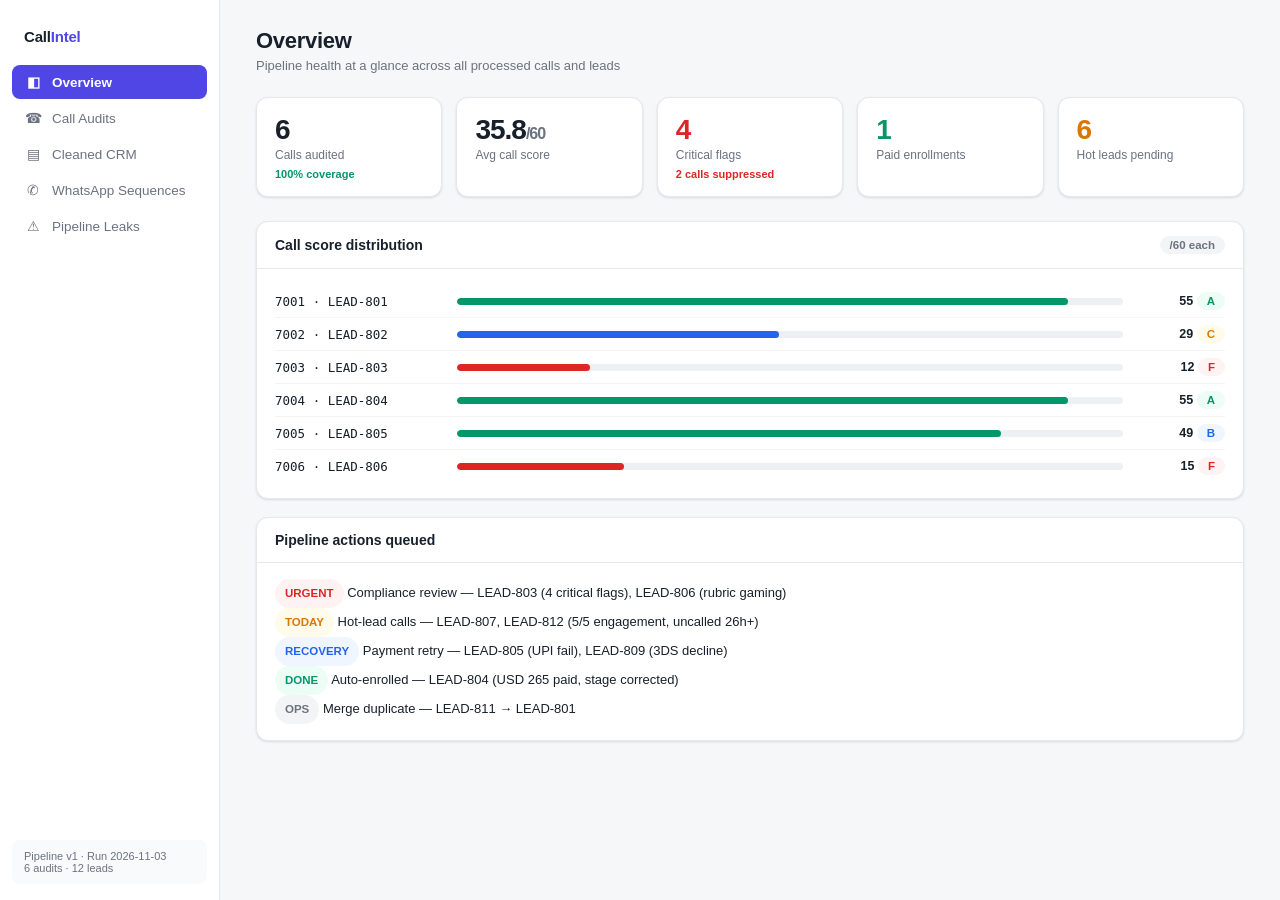
==== dashboard/index.html @ 4cc27b02 "Redesign dashboard UI: sidebar nav, KPI cards, expandable audit/sequence cards" ====
<!DOCTYPE html>
<html lang="en">
<head>
<meta charset="UTF-8">
<meta name="viewport" content="width=device-width, initial-scale=1.0">
<title>Post-Demo Call Intelligence</title>
<style>
  :root {
    --bg: #f6f7f9; --surface: #ffffff; --border: #e6e8ec;
    --text: #17202b; --muted: #6b7280; --primary: #4f46e5; --primary-dark: #4338ca;
    --green: #059669; --green-bg: #ecfdf5; --red: #dc2626; --red-bg: #fef2f2;
    --amber: #d97706; --amber-bg: #fffbeb; --blue: #2563eb; --blue-bg: #eff6ff;
    --radius: 12px; --shadow: 0 1px 2px rgba(16,24,40,.05), 0 1px 3px rgba(16,24,40,.08);
  }
  * { box-sizing: border-box; margin: 0; padding: 0; }
  body { font-family: 'Inter', -apple-system, 'Segoe UI', Roboto, sans-serif; background: var(--bg); color: var(--text); font-size: 14px; }

  .layout { display: flex; min-height: 100vh; }
  aside { width: 220px; background: var(--surface); border-right: 1px solid var(--border); padding: 20px 12px; position: sticky; top: 0; height: 100vh; flex-shrink: 0; }
  .logo { font-size: 15px; font-weight: 700; padding: 8px 12px 20px; letter-spacing: -.2px; }
  .logo span { color: var(--primary); }
  nav button { display: flex; align-items: center; gap: 10px; width: 100%; padding: 9px 12px; margin-bottom: 2px; border: none; background: none; border-radius: 8px; cursor: pointer; font-size: 13.5px; color: var(--muted); text-align: left; transition: all .15s; }
  nav button:hover { background: #f3f4f6; color: var(--text); }
  nav button.active { background: var(--primary); color: #fff; font-weight: 600; }
  nav .ico { width: 18px; text-align: center; }
  .side-foot { position: absolute; bottom: 16px; left: 12px; right: 12px; font-size: 11px; color: var(--muted); padding: 10px 12px; background: #f9fafb; border-radius: 8px; }

  main { flex: 1; padding: 28px 36px; max-width: 1100px; }
  .page-head { margin-bottom: 24px; }
  .page-head h2 { font-size: 22px; font-weight: 700; letter-spacing: -.3px; }
  .page-head p { color: var(--muted); font-size: 13px; margin-top: 4px; }

  .kpis { display: grid; grid-template-columns: repeat(auto-fit, minmax(150px, 1fr)); gap: 14px; margin-bottom: 24px; }
  .kpi { background: var(--surface); border: 1px solid var(--border); border-radius: var(--radius); padding: 16px 18px; box-shadow: var(--shadow); }
  .kpi .num { font-size: 28px; font-weight: 700; letter-spacing: -1px; }
  .kpi .lbl { font-size: 12px; color: var(--muted); margin-top: 2px; }
  .kpi .delta { font-size: 11px; font-weight: 600; margin-top: 6px; }
  .up { color: var(--green); } .down { color: var(--red); }

  .panel { background: var(--surface); border: 1px solid var(--border); border-radius: var(--radius); box-shadow: var(--shadow); margin-bottom: 18px; overflow: hidden; }
  .panel-head { padding: 14px 18px; border-bottom: 1px solid var(--border); display: flex; justify-content: space-between; align-items: center; }
  .panel-head h3 { font-size: 14px; font-weight: 600; }
  .panel-body { padding: 16px 18px; }

  .badge { display: inline-flex; align-items: center; padding: 3px 10px; border-radius: 999px; font-size: 11.5px; font-weight: 600; }
  .b-green { background: var(--green-bg); color: var(--green); }
  .b-red { background: var(--red-bg); color: var(--red); }
  .b-amber { background: var(--amber-bg); color: var(--amber); }
  .b-blue { background: var(--blue-bg); color: var(--blue); }
  .b-gray { background: #f3f4f6; color: var(--muted); }
  .grade { font-weight: 700; }
  .g-A { color: var(--green); } .g-B { color: var(--blue); } .g-C { color: var(--amber); } .g-F { color: var(--red); }

  .score-row { display: flex; align-items: center; gap: 12px; padding: 7px 0; border-bottom: 1px solid #f3f4f6; }
  .score-row:last-child { border: none; }
  .score-row .name { width: 170px; font-size: 12.5px; font-weight: 500; flex-shrink: 0; }
  .score-row .track { flex: 1; height: 7px; background: #eef0f3; border-radius: 4px; overflow: hidden; }
  .score-row .fill { height: 100%; border-radius: 4px; }
  .f-hi { background: var(--green); } .f-mid { background: var(--blue); } .f-lo { background: var(--red); }
  .score-row .val { width: 90px; text-align: right; font-size: 12.5px; font-weight: 600; }

  .audit { border: 1px solid var(--border); border-radius: var(--radius); margin-bottom: 14px; overflow: hidden; background: var(--surface); }
  .audit-head { padding: 14px 18px; display: flex; align-items: center; gap: 14px; cursor: pointer; user-select: none; transition: background .12s; }
  .audit-head:hover { background: #fafbfc; }
  .audit-head .chev { color: var(--muted); transition: transform .2s; font-size: 12px; }
  .audit.open .chev { transform: rotate(90deg); }
  .audit-body { display: none; padding: 0 18px 16px; border-top: 1px solid var(--border); }
  .audit.open .audit-body { display: block; }
  .audit-title { font-weight: 600; font-size: 14px; }
  .audit-sub { font-size: 12px; color: var(--muted); margin-top: 2px; }
  .audit-right { margin-left: auto; display: flex; align-items: center; gap: 10px; }
  .dim-grid { display: grid; grid-template-columns: 1fr 1fr; gap: 6px 24px; margin: 14px 0; }
  .dim-item { display: flex; align-items: center; gap: 8px; font-size: 12px; }
  .dim-item .dn { width: 190px; color: var(--muted); }
  .dim-item .dt { flex: 1; height: 6px; background: #eef0f3; border-radius: 3px; overflow: hidden; }
  .dim-item .df { height: 100%; }
  .dim-item .dv { width: 26px; text-align: right; font-weight: 600; font-size: 11.5px; }
  .coach { background: #f8fafc; border-radius: 8px; padding: 10px 14px; margin: 8px 0; font-size: 12.5px; }
  .coach b { color: var(--primary-dark); }
  .coach .rephrase { color: var(--muted); font-style: italic; margin-top: 3px; }
  .flag-item { font-size: 12px; padding: 6px 0; border-bottom: 1px solid #f3f4f6; }
  .flag-item:last-child { border: none; }

  .tbl-wrap { overflow-x: auto; }
  table { width: 100%; border-collapse: collapse; font-size: 13px; }
  th { text-align: left; font-size: 11px; text-transform: uppercase; letter-spacing: .4px; color: var(--muted); padding: 10px 14px; background: #fafbfc; border-bottom: 1px solid var(--border); }
  td { padding: 11px 14px; border-bottom: 1px solid #f3f4f6; vertical-align: top; }
  tr:last-child td { border-bottom: none; }
  tr:hover td { background: #fafbfc; }
  .mono { font-family: 'SF Mono', Menlo, monospace; font-size: 12px; }
  .intent-hot { color: var(--red); font-weight: 700; } .intent-warm { color: var(--amber); font-weight: 600; }
  .intent-paid { color: var(--green); font-weight: 700; } .intent-cold { color: var(--muted); }

  .wa-msg { max-width: 560px; background: #e7f6ec; border-radius: 10px; padding: 12px 16px; margin: 10px 0; font-size: 13px; line-height: 1.55; white-space: pre-wrap; position: relative; }
  .wa-msg::before { content: 'WhatsApp'; position: absolute; top: -9px; left: 12px; background: var(--surface); font-size: 10px; font-weight: 700; color: var(--green); padding: 0 6px; }
  .touch-label { font-size: 11px; font-weight: 700; color: var(--muted); text-transform: uppercase; letter-spacing: .5px; margin: 16px 0 4px; }
  .seq-head { display: flex; align-items: center; gap: 10px; padding: 14px 18px; cursor: pointer; }
  .seq-head:hover { background: #fafbfc; }
  .seq-body { display: none; padding: 0 18px 18px; border-top: 1px solid var(--border); }
  .seq.open .seq-body { display: block; }
  .seq.open .chev { transform: rotate(90deg); }
  .chev { display: inline-block; transition: transform .2s; color: var(--muted); }

  .leak { display: flex; gap: 14px; padding: 16px 18px; }
  .leak-num { width: 28px; height: 28px; border-radius: 8px; background: var(--primary); color: #fff; font-weight: 700; font-size: 13px; display: flex; align-items: center; justify-content: center; flex-shrink: 0; }
  .leak h4 { font-size: 13.5px; margin-bottom: 3px; }
  .leak p { font-size: 12.5px; color: var(--muted); line-height: 1.5; }
  .leak .fix { color: var(--green); font-weight: 600; }

  .empty { color: var(--muted); text-align: center; padding: 40px; }
  @media (max-width: 800px) { aside { width: 64px; } .logo, nav button span.txt, .side-foot { display: none; } main { padding: 20px; } .dim-grid { grid-template-columns: 1fr; } .audit-right { display: none; } }
</style>
</head>
<body>
<div class="layout">
  <aside>
    <div class="logo">Call<span>Intel</span></div>
    <nav id="nav"></nav>
    <div class="side-foot">Pipeline v1 · Run 2026-11-03<br>6 audits · 12 leads</div>
  </aside>
  <main>
    <div class="page-head">
      <h2 id="page-title">Overview</h2>
      <p id="page-sub"></p>
    </div>
    <div id="content"><div class="empty">Loading…</div></div>
  </main>
</div>

<script>
const DATA = {};
const TITLES = {
  overview: ['Overview', 'Pipeline health at a glance across all processed calls and leads'],
  audits: ['Call Audits', '6-dimension scorecards with evidence, compliance flags and coaching'],
  crm: ['Cleaned CRM', 'Structured lead fields replacing vague manual dispositions'],
  wa: ['WhatsApp Sequences', '3-touch personalized cadences with stop-triggers'],
  leaks: ['Pipeline Leaks', 'Revenue leaks detected across the 12-lead CRM snapshot']
};
const ICONS = { overview:'◧', audits:'☎', crm:'▤', wa:'✆', leaks:'⚠' };

async function load() {
  const files = {
    audits: '../outputs/call_audit_scorecards.json',
    crm: '../outputs/crm_cleaned_leads.json',
    leaks: '../outputs/pipeline_leaks.md',
    wa: '../outputs/whatsapp_sequences.md'
  };
  for (const [k, f] of Object.entries(files)) {
    const r = await fetch(f);
    DATA[k] = f.endsWith('.json') ? await r.json() : await r.text();
  }
  buildNav(); render('overview');
}

function buildNav() {
  document.getElementById('nav').innerHTML = Object.keys(TITLES).map(id =>
    `<button data-t="${id}" class="${id==='overview'?'active':''}"><span class="ico">${ICONS[id]}</span><span class="txt">${TITLES[id][0]}</span></button>`).join('');
  document.querySelectorAll('nav button').forEach(b => b.onclick = () => {
    document.querySelectorAll('nav button').forEach(x => x.classList.remove('active'));
    b.classList.add('active'); render(b.dataset.t);
  });
}

const esc = s => (s||'').replace(/&/g,'&amp;').replace(/</g,'&lt;');
const gradeBadge = g => `<span class="badge b-${g==='A'?'green':g==='B'?'blue':g==='C'?'amber':'red'} grade g-${g}">${g}</span>`;
const intentBadge = i => {
  const m = {Hot:'b-red', Warm:'b-amber', Cold:'b-gray', Lost:'b-gray', Enrolled_Paid:'b-green'};
  const c = {Hot:'intent-hot', Warm:'intent-warm', Cold:'intent-cold', Lost:'intent-cold', Enrolled_Paid:'intent-paid'};
  return `<span class="badge ${m[i]||'b-gray'} ${c[i]||''}">${i}</span>`;
};
const fillClass = p => p>=70?'f-hi':p>=40?'f-mid':'f-lo';

function render(t) {
  document.getElementById('page-title').textContent = TITLES[t][0];
  document.getElementById('page-sub').textContent = TITLES[t][1];
  ({overview: vOverview, audits: vAudits, crm: vCrm, wa: vWa, leaks: vLeaks})[t]();
}

function vOverview() {
  const s = DATA.audits.scorecard_summary;
  const avg = (s.reduce((a,b)=>a+b.total,0)/s.length).toFixed(1);
  const crit = DATA.audits.audits.reduce((a,x)=>a+x.compliance_flags.filter(f=>f.severity==='critical').length,0);
  const paid = DATA.crm.leads.filter(l=>l.lead_intent==='Enrolled_Paid').length;
  const hot = DATA.crm.leads.filter(l=>l.intent_score_1_to_10>=8 && l.lead_intent!=='Enrolled_Paid').length;
  document.getElementById('content').innerHTML = `
    <div class="kpis">
      <div class="kpi"><div class="num">${s.length}</div><div class="lbl">Calls audited</div><div class="delta up">100% coverage</div></div>
      <div class="kpi"><div class="num">${avg}<span style="font-size:16px;color:var(--muted)">/60</span></div><div class="lbl">Avg call score</div></div>
      <div class="kpi"><div class="num" style="color:var(--red)">${crit}</div><div class="lbl">Critical flags</div><div class="delta down">2 calls suppressed</div></div>
      <div class="kpi"><div class="num" style="color:var(--green)">${paid}</div><div class="lbl">Paid enrollments</div></div>
      <div class="kpi"><div class="num" style="color:var(--amber)">${hot}</div><div class="lbl">Hot leads pending</div></div>
    </div>
    <div class="panel"><div class="panel-head"><h3>Call score distribution</h3><span class="badge b-gray">/60 each</span></div>
      <div class="panel-body">
        ${s.map(x=>`<div class="score-row">
          <div class="name mono">${x.call_id} · ${x.lead_id}</div>
          <div class="track"><div class="fill ${fillClass(x.total/60*100)}" style="width:${x.total/60*100}%"></div></div>
          <div class="val">${x.total} ${gradeBadge(x.grade)}</div></div>`).join('')}
      </div></div>
    <div class="panel"><div class="panel-head"><h3>Pipeline actions queued</h3></div>
      <div class="panel-body" style="font-size:13px;line-height:2">
        <span class="badge b-red">URGENT</span> Compliance review — LEAD-803 (4 critical flags), LEAD-806 (rubric gaming)<br>
        <span class="badge b-amber">TODAY</span> Hot-lead calls — LEAD-807, LEAD-812 (5/5 engagement, uncalled 26h+)<br>
        <span class="badge b-blue">RECOVERY</span> Payment retry — LEAD-805 (UPI fail), LEAD-809 (3DS decline)<br>
        <span class="badge b-green">DONE</span> Auto-enrolled — LEAD-804 (USD 265 paid, stage corrected)<br>
        <span class="badge b-gray">OPS</span> Merge duplicate — LEAD-811 → LEAD-801
      </div></div>`;
}

function vAudits() {
  document.getElementById('content').innerHTML = DATA.audits.audits.map((a,i) => `
    <div class="audit ${a.grade==='F'?'open':''}" id="audit-${i}">
      <div class="audit-head" onclick="document.getElementById('audit-${i}').classList.toggle('open')">
        <span class="chev">▶</span>
        <div>
          <div class="audit-title">Call ${a.call_id} — ${esc(a.student)}</div>
          <div class="audit-sub">${esc(a.course)} · ${a.counsellor} · ${Math.round(a.duration_sec/60)} min · rep talk ${a.rep_talk_time_pct_observed}%</div>
        </div>
        <div class="audit-right">
          ${a.compliance_flags.filter(f=>f.severity==='critical').map(f=>`<span class="badge b-red">${f.flag}</span>`).join('')}
          <span class="badge b-gray mono">${a.total_score}/60</span> ${gradeBadge(a.grade)}
        </div>
      </div>
      <div class="audit-body">
        <div class="dim-grid">
          ${Object.entries(a.scores).map(([k,v])=>`<div class="dim-item">
            <span class="dn">${k.replace(/_/g,' ')}</span>
            <div class="dt"><div class="df ${fillClass(v.score*10)}" style="width:${v.score*10}%"></div></div>
            <span class="dv">${v.score}</span></div>`).join('')}
        </div>
        <h4 style="font-size:12px;color:var(--muted);text-transform:uppercase;letter-spacing:.4px;margin-bottom:6px">Compliance flags</h4>
        ${a.compliance_flags.map(f=>`<div class="flag-item"><span class="badge ${f.severity==='critical'?'b-red':f.severity==='high'?'b-amber':'b-gray'}">${f.severity}</span> <b>${f.flag}</b> — ${esc(f.evidence)}</div>`).join('')}
        <h4 style="font-size:12px;color:var(--muted);text-transform:uppercase;letter-spacing:.4px;margin:14px 0 6px">Coaching feedback</h4>
        ${a.coaching_feedback.map(c=>`<div class="coach"><b>P${c.priority} · ${esc(c.issue)}</b><div class="rephrase">→ ${esc(c.suggested_rephrase)}</div></div>`).join('')}
      </div>
    </div>`).join('');
}

function vCrm() {
  const order = {Enrolled_Paid:0, Hot:1, Warm:2, Cold:3, Lost:4};
  const leads = [...DATA.crm.leads].sort((a,b)=>(order[a.lead_intent]??9)-(order[b.lead_intent]??9) || b.intent_score_1_to_10-a.intent_score_1_to_10);
  document.getElementById('content').innerHTML = `
    <div class="panel"><div class="panel-head"><h3>Structured leads</h3><span class="badge b-gray">sorted by intent</span></div>
    <div class="tbl-wrap"><table>
      <tr><th>Lead</th><th>Student / Course</th><th>Intent</th><th>Score</th><th>Objection</th><th>Next best action</th><th>Stage</th></tr>
      ${leads.map(l=>`<tr>
        <td class="mono">${l.lead_id}</td>
        <td><b>${esc(l.student)}</b><br><span style="color:var(--muted);font-size:12px">${esc(l.course)} · ${esc(l.geo)}</span></td>
        <td>${intentBadge(l.lead_intent)}</td>
        <td><b>${l.intent_score_1_to_10}</b><span style="color:var(--muted)">/10</span></td>
        <td style="font-size:12.5px">${esc(l.primary_objection_bucket)}${l.secondary_objections.length?`<br><span style="color:var(--muted);font-size:11px">+${l.secondary_objections.join(', ')}</span>`:''}</td>
        <td style="font-size:12.5px">${esc(l.next_best_action)}</td>
        <td class="mono" style="font-size:11.5px;color:var(--muted)">${esc(l.crm_stage_recommendation)}</td>
      </tr>`).join('')}
    </table></div></div>
    <p style="font-size:12px;color:var(--muted);margin-top:8px">Each lead's <code>child_demo_highlight</code> (the personalization hook) and evidence quotes are in <code>outputs/crm_cleaned_leads.json</code>.</p>`;
}

function vWa() {
  const md = DATA.wa;
  const sections = md.split(/^## /m).slice(1);
  document.getElementById('content').innerHTML = sections.map((sec,i) => {
    const title = sec.split('\n')[0].trim();
    const body = sec.split('\n').slice(1).join('\n');
    const touches = [];
    const re = /\*\*Touch (\d)[^*]*\*\*[^\n]*\n> ([\s\S]*?)(?=\n\*\*Touch|\n---|$)/g;
    let m;
    while ((m = re.exec(body))) touches.push({n:m[1], text:m[2].trim()});
    const status = (body.match(/\*\*Status: `?(\w+)/)||[])[1] || '';
    const badge = status.includes('SUPPRESS') ? '<span class="badge b-red">suppressed</span>'
      : status.includes('PAID') ? '<span class="badge b-green">paid → onboarding</span>'
      : status.includes('GATED') ? '<span class="badge b-amber">approval-gated</span>'
      : '<span class="badge b-blue">active</span>';
    return `<div class="audit ${i===0?'open':''}" id="seq-${i}">
      <div class="seq-head" onclick="document.getElementById('seq-${i}').classList.toggle('open')">
        <span class="chev">▶</span><div style="flex:1"><b style="font-size:13.5px">${esc(title)}</b></div>${badge}
      </div>
      <div class="seq-body">
        ${touches.length ? touches.map(t=>`<div class="touch-label">Touch ${t.n}</div><div class="wa-msg">${esc(t.text)}</div>`).join('')
          : `<div style="padding:14px 0;font-size:13px;color:var(--muted);white-space:pre-wrap">${esc(body.slice(0,900))}</div>`}
      </div></div>`;
  }).join('') || '<div class="empty">No sequences found</div>';
}

function vLeaks() {
  const md = DATA.leaks;
  const rows = [];
  md.split('\n').forEach(l => {
    if (l.startsWith('|') && !l.includes('---') && !l.startsWith('| #')) {
      const c = l.split('|').map(x=>x.trim()).filter(Boolean);
      if (c.length >= 4 && /^\d/.test(c[0])) rows.push(c);
    }
  });
  document.getElementById('content').innerHTML = `
    <div class="panel"><div class="panel-body" style="font-size:13px;color:var(--muted);line-height:1.6">
      Scan of the 12-lead CRM joined with demo evals, call logs, orders and call audits. <b style="color:var(--text)">8 of 12 leads had actionable leaks</b> — 2 revenue-ready but stranded, 1 compliance incident, 1 duplicate.
    </div></div>
    ${rows.map((r,i)=>`<div class="panel"><div class="leak">
      <div class="leak-num">${i+1}</div>
      <div><h4>${esc(r[1])} <span class="badge b-gray mono" style="margin-left:6px">${esc(r[2])}</span></h4>
      <p>${esc(r[3])}</p>
      <p class="fix" style="margin-top:6px">→ ${esc(r[4])}</p></div>
    </div></div>`).join('')}`;
}

load().catch(e => { document.getElementById('content').innerHTML = '<div class="empty">Failed to load data: '+e+'</div>'; });
</script>
</body>
</html>
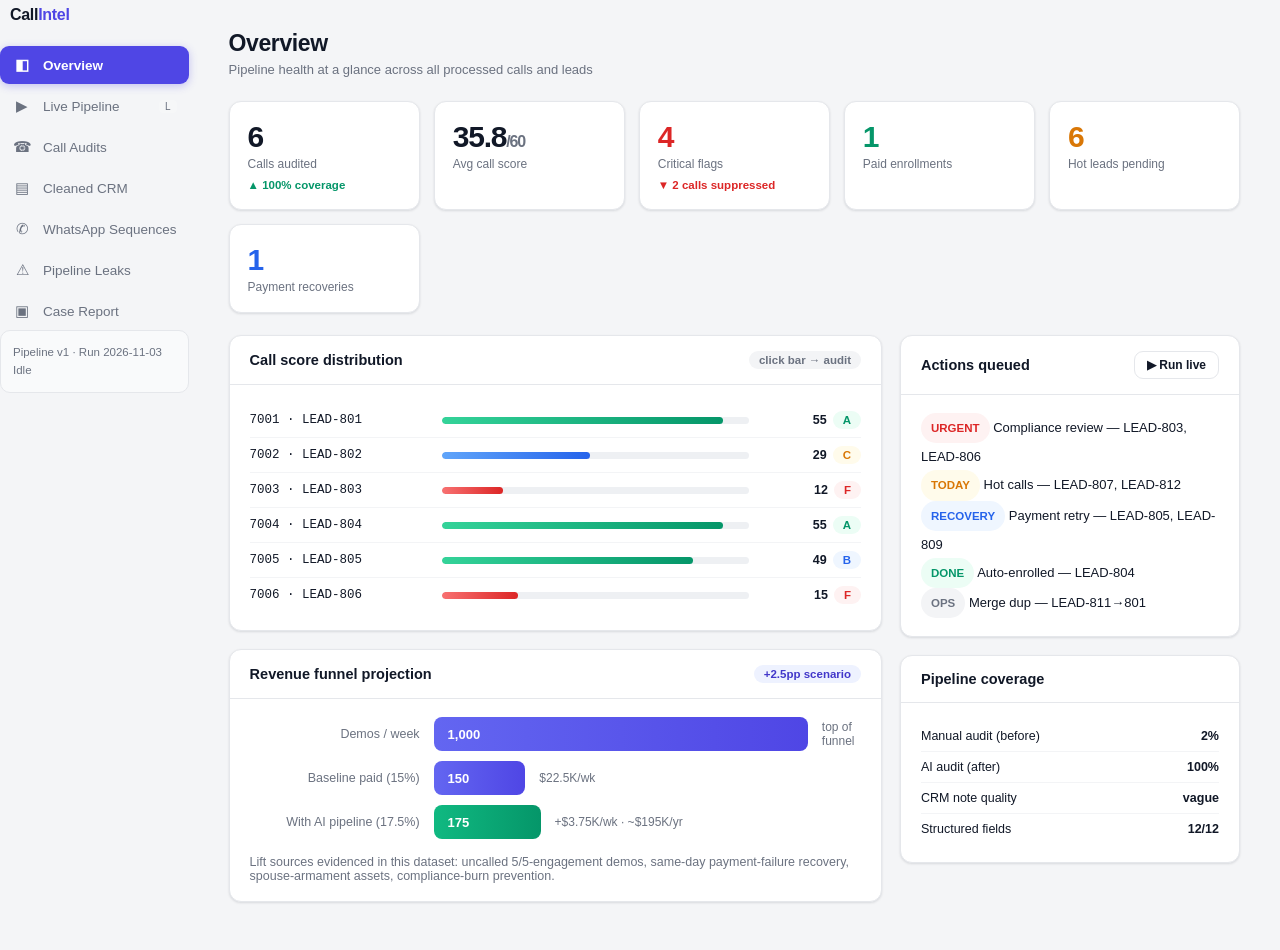
==== commit 6ada6792: "Interactive dashboard: live pipeline simulation, transcript viewer, CRM drawer, WhatsApp actions, re" ====
--- a/dashboard/index.html
+++ b/dashboard/index.html
@@ -4,306 +4,52 @@
 <meta charset="UTF-8">
 <meta name="viewport" content="width=device-width, initial-scale=1.0">
 <title>Post-Demo Call Intelligence</title>
-<style>
-  :root {
-    --bg: #f6f7f9; --surface: #ffffff; --border: #e6e8ec;
-    --text: #17202b; --muted: #6b7280; --primary: #4f46e5; --primary-dark: #4338ca;
-    --green: #059669; --green-bg: #ecfdf5; --red: #dc2626; --red-bg: #fef2f2;
-    --amber: #d97706; --amber-bg: #fffbeb; --blue: #2563eb; --blue-bg: #eff6ff;
-    --radius: 12px; --shadow: 0 1px 2px rgba(16,24,40,.05), 0 1px 3px rgba(16,24,40,.08);
-  }
-  * { box-sizing: border-box; margin: 0; padding: 0; }
-  body { font-family: 'Inter', -apple-system, 'Segoe UI', Roboto, sans-serif; background: var(--bg); color: var(--text); font-size: 14px; }
-
-  .layout { display: flex; min-height: 100vh; }
-  aside { width: 220px; background: var(--surface); border-right: 1px solid var(--border); padding: 20px 12px; position: sticky; top: 0; height: 100vh; flex-shrink: 0; }
-  .logo { font-size: 15px; font-weight: 700; padding: 8px 12px 20px; letter-spacing: -.2px; }
-  .logo span { color: var(--primary); }
-  nav button { display: flex; align-items: center; gap: 10px; width: 100%; padding: 9px 12px; margin-bottom: 2px; border: none; background: none; border-radius: 8px; cursor: pointer; font-size: 13.5px; color: var(--muted); text-align: left; transition: all .15s; }
-  nav button:hover { background: #f3f4f6; color: var(--text); }
-  nav button.active { background: var(--primary); color: #fff; font-weight: 600; }
-  nav .ico { width: 18px; text-align: center; }
-  .side-foot { position: absolute; bottom: 16px; left: 12px; right: 12px; font-size: 11px; color: var(--muted); padding: 10px 12px; background: #f9fafb; border-radius: 8px; }
-
-  main { flex: 1; padding: 28px 36px; max-width: 1100px; }
-  .page-head { margin-bottom: 24px; }
-  .page-head h2 { font-size: 22px; font-weight: 700; letter-spacing: -.3px; }
-  .page-head p { color: var(--muted); font-size: 13px; margin-top: 4px; }
-
-  .kpis { display: grid; grid-template-columns: repeat(auto-fit, minmax(150px, 1fr)); gap: 14px; margin-bottom: 24px; }
-  .kpi { background: var(--surface); border: 1px solid var(--border); border-radius: var(--radius); padding: 16px 18px; box-shadow: var(--shadow); }
-  .kpi .num { font-size: 28px; font-weight: 700; letter-spacing: -1px; }
-  .kpi .lbl { font-size: 12px; color: var(--muted); margin-top: 2px; }
-  .kpi .delta { font-size: 11px; font-weight: 600; margin-top: 6px; }
-  .up { color: var(--green); } .down { color: var(--red); }
-
-  .panel { background: var(--surface); border: 1px solid var(--border); border-radius: var(--radius); box-shadow: var(--shadow); margin-bottom: 18px; overflow: hidden; }
-  .panel-head { padding: 14px 18px; border-bottom: 1px solid var(--border); display: flex; justify-content: space-between; align-items: center; }
-  .panel-head h3 { font-size: 14px; font-weight: 600; }
-  .panel-body { padding: 16px 18px; }
-
-  .badge { display: inline-flex; align-items: center; padding: 3px 10px; border-radius: 999px; font-size: 11.5px; font-weight: 600; }
-  .b-green { background: var(--green-bg); color: var(--green); }
-  .b-red { background: var(--red-bg); color: var(--red); }
-  .b-amber { background: var(--amber-bg); color: var(--amber); }
-  .b-blue { background: var(--blue-bg); color: var(--blue); }
-  .b-gray { background: #f3f4f6; color: var(--muted); }
-  .grade { font-weight: 700; }
-  .g-A { color: var(--green); } .g-B { color: var(--blue); } .g-C { color: var(--amber); } .g-F { color: var(--red); }
-
-  .score-row { display: flex; align-items: center; gap: 12px; padding: 7px 0; border-bottom: 1px solid #f3f4f6; }
-  .score-row:last-child { border: none; }
-  .score-row .name { width: 170px; font-size: 12.5px; font-weight: 500; flex-shrink: 0; }
-  .score-row .track { flex: 1; height: 7px; background: #eef0f3; border-radius: 4px; overflow: hidden; }
-  .score-row .fill { height: 100%; border-radius: 4px; }
-  .f-hi { background: var(--green); } .f-mid { background: var(--blue); } .f-lo { background: var(--red); }
-  .score-row .val { width: 90px; text-align: right; font-size: 12.5px; font-weight: 600; }
-
-  .audit { border: 1px solid var(--border); border-radius: var(--radius); margin-bottom: 14px; overflow: hidden; background: var(--surface); }
-  .audit-head { padding: 14px 18px; display: flex; align-items: center; gap: 14px; cursor: pointer; user-select: none; transition: background .12s; }
-  .audit-head:hover { background: #fafbfc; }
-  .audit-head .chev { color: var(--muted); transition: transform .2s; font-size: 12px; }
-  .audit.open .chev { transform: rotate(90deg); }
-  .audit-body { display: none; padding: 0 18px 16px; border-top: 1px solid var(--border); }
-  .audit.open .audit-body { display: block; }
-  .audit-title { font-weight: 600; font-size: 14px; }
-  .audit-sub { font-size: 12px; color: var(--muted); margin-top: 2px; }
-  .audit-right { margin-left: auto; display: flex; align-items: center; gap: 10px; }
-  .dim-grid { display: grid; grid-template-columns: 1fr 1fr; gap: 6px 24px; margin: 14px 0; }
-  .dim-item { display: flex; align-items: center; gap: 8px; font-size: 12px; }
-  .dim-item .dn { width: 190px; color: var(--muted); }
-  .dim-item .dt { flex: 1; height: 6px; background: #eef0f3; border-radius: 3px; overflow: hidden; }
-  .dim-item .df { height: 100%; }
-  .dim-item .dv { width: 26px; text-align: right; font-weight: 600; font-size: 11.5px; }
-  .coach { background: #f8fafc; border-radius: 8px; padding: 10px 14px; margin: 8px 0; font-size: 12.5px; }
-  .coach b { color: var(--primary-dark); }
-  .coach .rephrase { color: var(--muted); font-style: italic; margin-top: 3px; }
-  .flag-item { font-size: 12px; padding: 6px 0; border-bottom: 1px solid #f3f4f6; }
-  .flag-item:last-child { border: none; }
-
-  .tbl-wrap { overflow-x: auto; }
-  table { width: 100%; border-collapse: collapse; font-size: 13px; }
-  th { text-align: left; font-size: 11px; text-transform: uppercase; letter-spacing: .4px; color: var(--muted); padding: 10px 14px; background: #fafbfc; border-bottom: 1px solid var(--border); }
-  td { padding: 11px 14px; border-bottom: 1px solid #f3f4f6; vertical-align: top; }
-  tr:last-child td { border-bottom: none; }
-  tr:hover td { background: #fafbfc; }
-  .mono { font-family: 'SF Mono', Menlo, monospace; font-size: 12px; }
-  .intent-hot { color: var(--red); font-weight: 700; } .intent-warm { color: var(--amber); font-weight: 600; }
-  .intent-paid { color: var(--green); font-weight: 700; } .intent-cold { color: var(--muted); }
-
-  .wa-msg { max-width: 560px; background: #e7f6ec; border-radius: 10px; padding: 12px 16px; margin: 10px 0; font-size: 13px; line-height: 1.55; white-space: pre-wrap; position: relative; }
-  .wa-msg::before { content: 'WhatsApp'; position: absolute; top: -9px; left: 12px; background: var(--surface); font-size: 10px; font-weight: 700; color: var(--green); padding: 0 6px; }
-  .touch-label { font-size: 11px; font-weight: 700; color: var(--muted); text-transform: uppercase; letter-spacing: .5px; margin: 16px 0 4px; }
-  .seq-head { display: flex; align-items: center; gap: 10px; padding: 14px 18px; cursor: pointer; }
-  .seq-head:hover { background: #fafbfc; }
-  .seq-body { display: none; padding: 0 18px 18px; border-top: 1px solid var(--border); }
-  .seq.open .seq-body { display: block; }
-  .seq.open .chev { transform: rotate(90deg); }
-  .chev { display: inline-block; transition: transform .2s; color: var(--muted); }
-
-  .leak { display: flex; gap: 14px; padding: 16px 18px; }
-  .leak-num { width: 28px; height: 28px; border-radius: 8px; background: var(--primary); color: #fff; font-weight: 700; font-size: 13px; display: flex; align-items: center; justify-content: center; flex-shrink: 0; }
-  .leak h4 { font-size: 13.5px; margin-bottom: 3px; }
-  .leak p { font-size: 12.5px; color: var(--muted); line-height: 1.5; }
-  .leak .fix { color: var(--green); font-weight: 600; }
-
-  .empty { color: var(--muted); text-align: center; padding: 40px; }
-  @media (max-width: 800px) { aside { width: 64px; } .logo, nav button span.txt, .side-foot { display: none; } main { padding: 20px; } .dim-grid { grid-template-columns: 1fr; } .audit-right { display: none; } }
-</style>
+<link rel="stylesheet" href="styles.css">
 </head>
 <body>
 <div class="layout">
   <aside>
     <div class="logo">Call<span>Intel</span></div>
     <nav id="nav"></nav>
-    <div class="side-foot">Pipeline v1 · Run 2026-11-03<br>6 audits · 12 leads</div>
+    <div class="side-foot">Pipeline v1 · Run 2026-11-03<br><span id="run-status">Idle</span></div>
   </aside>
   <main>
     <div class="page-head">
-      <h2 id="page-title">Overview</h2>
-      <p id="page-sub"></p>
+      <div>
+        <h2 id="page-title">Overview</h2>
+        <p id="page-sub"></p>
+      </div>
+      <div id="page-actions"></div>
     </div>
     <div id="content"><div class="empty">Loading…</div></div>
   </main>
 </div>
 
-<script>
-const DATA = {};
-const TITLES = {
-  overview: ['Overview', 'Pipeline health at a glance across all processed calls and leads'],
-  audits: ['Call Audits', '6-dimension scorecards with evidence, compliance flags and coaching'],
-  crm: ['Cleaned CRM', 'Structured lead fields replacing vague manual dispositions'],
-  wa: ['WhatsApp Sequences', '3-touch personalized cadences with stop-triggers'],
-  leaks: ['Pipeline Leaks', 'Revenue leaks detected across the 12-lead CRM snapshot']
-};
-const ICONS = { overview:'◧', audits:'☎', crm:'▤', wa:'✆', leaks:'⚠' };
+<!-- Transcript modal -->
+<div id="modal" class="modal hidden">
+  <div class="modal-card">
+    <div class="modal-head">
+      <div>
+        <h3 id="modal-title">Transcript</h3>
+        <p id="modal-sub" class="modal-sub"></p>
+      </div>
+      <button class="icon-btn" onclick="closeModal()">✕</button>
+    </div>
+    <div id="modal-body" class="modal-body"></div>
+  </div>
+</div>
 
-async function load() {
-  const files = {
-    audits: '../outputs/call_audit_scorecards.json',
-    crm: '../outputs/crm_cleaned_leads.json',
-    leaks: '../outputs/pipeline_leaks.md',
-    wa: '../outputs/whatsapp_sequences.md'
-  };
-  for (const [k, f] of Object.entries(files)) {
-    const r = await fetch(f);
-    DATA[k] = f.endsWith('.json') ? await r.json() : await r.text();
-  }
-  buildNav(); render('overview');
-}
+<!-- Lead detail drawer -->
+<div id="drawer-overlay" class="drawer-overlay hidden" onclick="closeDrawer()"></div>
+<aside id="drawer" class="drawer hidden">
+  <div class="drawer-head">
+    <h3 id="drawer-title">Lead</h3>
+    <button class="icon-btn" onclick="closeDrawer()">✕</button>
+  </div>
+  <div id="drawer-body" class="drawer-body"></div>
+</aside>
 
-function buildNav() {
-  document.getElementById('nav').innerHTML = Object.keys(TITLES).map(id =>
-    `<button data-t="${id}" class="${id==='overview'?'active':''}"><span class="ico">${ICONS[id]}</span><span class="txt">${TITLES[id][0]}</span></button>`).join('');
-  document.querySelectorAll('nav button').forEach(b => b.onclick = () => {
-    document.querySelectorAll('nav button').forEach(x => x.classList.remove('active'));
-    b.classList.add('active'); render(b.dataset.t);
-  });
-}
-
-const esc = s => (s||'').replace(/&/g,'&amp;').replace(/</g,'&lt;');
-const gradeBadge = g => `<span class="badge b-${g==='A'?'green':g==='B'?'blue':g==='C'?'amber':'red'} grade g-${g}">${g}</span>`;
-const intentBadge = i => {
-  const m = {Hot:'b-red', Warm:'b-amber', Cold:'b-gray', Lost:'b-gray', Enrolled_Paid:'b-green'};
-  const c = {Hot:'intent-hot', Warm:'intent-warm', Cold:'intent-cold', Lost:'intent-cold', Enrolled_Paid:'intent-paid'};
-  return `<span class="badge ${m[i]||'b-gray'} ${c[i]||''}">${i}</span>`;
-};
-const fillClass = p => p>=70?'f-hi':p>=40?'f-mid':'f-lo';
-
-function render(t) {
-  document.getElementById('page-title').textContent = TITLES[t][0];
-  document.getElementById('page-sub').textContent = TITLES[t][1];
-  ({overview: vOverview, audits: vAudits, crm: vCrm, wa: vWa, leaks: vLeaks})[t]();
-}
-
-function vOverview() {
-  const s = DATA.audits.scorecard_summary;
-  const avg = (s.reduce((a,b)=>a+b.total,0)/s.length).toFixed(1);
-  const crit = DATA.audits.audits.reduce((a,x)=>a+x.compliance_flags.filter(f=>f.severity==='critical').length,0);
-  const paid = DATA.crm.leads.filter(l=>l.lead_intent==='Enrolled_Paid').length;
-  const hot = DATA.crm.leads.filter(l=>l.intent_score_1_to_10>=8 && l.lead_intent!=='Enrolled_Paid').length;
-  document.getElementById('content').innerHTML = `
-    <div class="kpis">
-      <div class="kpi"><div class="num">${s.length}</div><div class="lbl">Calls audited</div><div class="delta up">100% coverage</div></div>
-      <div class="kpi"><div class="num">${avg}<span style="font-size:16px;color:var(--muted)">/60</span></div><div class="lbl">Avg call score</div></div>
-      <div class="kpi"><div class="num" style="color:var(--red)">${crit}</div><div class="lbl">Critical flags</div><div class="delta down">2 calls suppressed</div></div>
-      <div class="kpi"><div class="num" style="color:var(--green)">${paid}</div><div class="lbl">Paid enrollments</div></div>
-      <div class="kpi"><div class="num" style="color:var(--amber)">${hot}</div><div class="lbl">Hot leads pending</div></div>
-    </div>
-    <div class="panel"><div class="panel-head"><h3>Call score distribution</h3><span class="badge b-gray">/60 each</span></div>
-      <div class="panel-body">
-        ${s.map(x=>`<div class="score-row">
-          <div class="name mono">${x.call_id} · ${x.lead_id}</div>
-          <div class="track"><div class="fill ${fillClass(x.total/60*100)}" style="width:${x.total/60*100}%"></div></div>
-          <div class="val">${x.total} ${gradeBadge(x.grade)}</div></div>`).join('')}
-      </div></div>
-    <div class="panel"><div class="panel-head"><h3>Pipeline actions queued</h3></div>
-      <div class="panel-body" style="font-size:13px;line-height:2">
-        <span class="badge b-red">URGENT</span> Compliance review — LEAD-803 (4 critical flags), LEAD-806 (rubric gaming)<br>
-        <span class="badge b-amber">TODAY</span> Hot-lead calls — LEAD-807, LEAD-812 (5/5 engagement, uncalled 26h+)<br>
-        <span class="badge b-blue">RECOVERY</span> Payment retry — LEAD-805 (UPI fail), LEAD-809 (3DS decline)<br>
-        <span class="badge b-green">DONE</span> Auto-enrolled — LEAD-804 (USD 265 paid, stage corrected)<br>
-        <span class="badge b-gray">OPS</span> Merge duplicate — LEAD-811 → LEAD-801
-      </div></div>`;
-}
-
-function vAudits() {
-  document.getElementById('content').innerHTML = DATA.audits.audits.map((a,i) => `
-    <div class="audit ${a.grade==='F'?'open':''}" id="audit-${i}">
-      <div class="audit-head" onclick="document.getElementById('audit-${i}').classList.toggle('open')">
-        <span class="chev">▶</span>
-        <div>
-          <div class="audit-title">Call ${a.call_id} — ${esc(a.student)}</div>
-          <div class="audit-sub">${esc(a.course)} · ${a.counsellor} · ${Math.round(a.duration_sec/60)} min · rep talk ${a.rep_talk_time_pct_observed}%</div>
-        </div>
-        <div class="audit-right">
-          ${a.compliance_flags.filter(f=>f.severity==='critical').map(f=>`<span class="badge b-red">${f.flag}</span>`).join('')}
-          <span class="badge b-gray mono">${a.total_score}/60</span> ${gradeBadge(a.grade)}
-        </div>
-      </div>
-      <div class="audit-body">
-        <div class="dim-grid">
-          ${Object.entries(a.scores).map(([k,v])=>`<div class="dim-item">
-            <span class="dn">${k.replace(/_/g,' ')}</span>
-            <div class="dt"><div class="df ${fillClass(v.score*10)}" style="width:${v.score*10}%"></div></div>
-            <span class="dv">${v.score}</span></div>`).join('')}
-        </div>
-        <h4 style="font-size:12px;color:var(--muted);text-transform:uppercase;letter-spacing:.4px;margin-bottom:6px">Compliance flags</h4>
-        ${a.compliance_flags.map(f=>`<div class="flag-item"><span class="badge ${f.severity==='critical'?'b-red':f.severity==='high'?'b-amber':'b-gray'}">${f.severity}</span> <b>${f.flag}</b> — ${esc(f.evidence)}</div>`).join('')}
-        <h4 style="font-size:12px;color:var(--muted);text-transform:uppercase;letter-spacing:.4px;margin:14px 0 6px">Coaching feedback</h4>
-        ${a.coaching_feedback.map(c=>`<div class="coach"><b>P${c.priority} · ${esc(c.issue)}</b><div class="rephrase">→ ${esc(c.suggested_rephrase)}</div></div>`).join('')}
-      </div>
-    </div>`).join('');
-}
-
-function vCrm() {
-  const order = {Enrolled_Paid:0, Hot:1, Warm:2, Cold:3, Lost:4};
-  const leads = [...DATA.crm.leads].sort((a,b)=>(order[a.lead_intent]??9)-(order[b.lead_intent]??9) || b.intent_score_1_to_10-a.intent_score_1_to_10);
-  document.getElementById('content').innerHTML = `
-    <div class="panel"><div class="panel-head"><h3>Structured leads</h3><span class="badge b-gray">sorted by intent</span></div>
-    <div class="tbl-wrap"><table>
-      <tr><th>Lead</th><th>Student / Course</th><th>Intent</th><th>Score</th><th>Objection</th><th>Next best action</th><th>Stage</th></tr>
-      ${leads.map(l=>`<tr>
-        <td class="mono">${l.lead_id}</td>
-        <td><b>${esc(l.student)}</b><br><span style="color:var(--muted);font-size:12px">${esc(l.course)} · ${esc(l.geo)}</span></td>
-        <td>${intentBadge(l.lead_intent)}</td>
-        <td><b>${l.intent_score_1_to_10}</b><span style="color:var(--muted)">/10</span></td>
-        <td style="font-size:12.5px">${esc(l.primary_objection_bucket)}${l.secondary_objections.length?`<br><span style="color:var(--muted);font-size:11px">+${l.secondary_objections.join(', ')}</span>`:''}</td>
-        <td style="font-size:12.5px">${esc(l.next_best_action)}</td>
-        <td class="mono" style="font-size:11.5px;color:var(--muted)">${esc(l.crm_stage_recommendation)}</td>
-      </tr>`).join('')}
-    </table></div></div>
-    <p style="font-size:12px;color:var(--muted);margin-top:8px">Each lead's <code>child_demo_highlight</code> (the personalization hook) and evidence quotes are in <code>outputs/crm_cleaned_leads.json</code>.</p>`;
-}
-
-function vWa() {
-  const md = DATA.wa;
-  const sections = md.split(/^## /m).slice(1);
-  document.getElementById('content').innerHTML = sections.map((sec,i) => {
-    const title = sec.split('\n')[0].trim();
-    const body = sec.split('\n').slice(1).join('\n');
-    const touches = [];
-    const re = /\*\*Touch (\d)[^*]*\*\*[^\n]*\n> ([\s\S]*?)(?=\n\*\*Touch|\n---|$)/g;
-    let m;
-    while ((m = re.exec(body))) touches.push({n:m[1], text:m[2].trim()});
-    const status = (body.match(/\*\*Status: `?(\w+)/)||[])[1] || '';
-    const badge = status.includes('SUPPRESS') ? '<span class="badge b-red">suppressed</span>'
-      : status.includes('PAID') ? '<span class="badge b-green">paid → onboarding</span>'
-      : status.includes('GATED') ? '<span class="badge b-amber">approval-gated</span>'
-      : '<span class="badge b-blue">active</span>';
-    return `<div class="audit ${i===0?'open':''}" id="seq-${i}">
-      <div class="seq-head" onclick="document.getElementById('seq-${i}').classList.toggle('open')">
-        <span class="chev">▶</span><div style="flex:1"><b style="font-size:13.5px">${esc(title)}</b></div>${badge}
-      </div>
-      <div class="seq-body">
-        ${touches.length ? touches.map(t=>`<div class="touch-label">Touch ${t.n}</div><div class="wa-msg">${esc(t.text)}</div>`).join('')
-          : `<div style="padding:14px 0;font-size:13px;color:var(--muted);white-space:pre-wrap">${esc(body.slice(0,900))}</div>`}
-      </div></div>`;
-  }).join('') || '<div class="empty">No sequences found</div>';
-}
-
-function vLeaks() {
-  const md = DATA.leaks;
-  const rows = [];
-  md.split('\n').forEach(l => {
-    if (l.startsWith('|') && !l.includes('---') && !l.startsWith('| #')) {
-      const c = l.split('|').map(x=>x.trim()).filter(Boolean);
-      if (c.length >= 4 && /^\d/.test(c[0])) rows.push(c);
-    }
-  });
-  document.getElementById('content').innerHTML = `
-    <div class="panel"><div class="panel-body" style="font-size:13px;color:var(--muted);line-height:1.6">
-      Scan of the 12-lead CRM joined with demo evals, call logs, orders and call audits. <b style="color:var(--text)">8 of 12 leads had actionable leaks</b> — 2 revenue-ready but stranded, 1 compliance incident, 1 duplicate.
-    </div></div>
-    ${rows.map((r,i)=>`<div class="panel"><div class="leak">
-      <div class="leak-num">${i+1}</div>
-      <div><h4>${esc(r[1])} <span class="badge b-gray mono" style="margin-left:6px">${esc(r[2])}</span></h4>
-      <p>${esc(r[3])}</p>
-      <p class="fix" style="margin-top:6px">→ ${esc(r[4])}</p></div>
-    </div></div>`).join('')}`;
-}
-
-load().catch(e => { document.getElementById('content').innerHTML = '<div class="empty">Failed to load data: '+e+'</div>'; });
-</script>
+<div id="toasts"></div>
+<script src="app.js"></script>
 </body>
 </html>
--- a/dashboard/styles.css
+++ b/dashboard/styles.css
@@ -0,0 +1,229 @@
+:root {
+  --bg: #f4f5f7; --surface: #ffffff; --border: #e5e7eb;
+  --text: #111827; --muted: #6b7280; --faint: #9ca3af;
+  --primary: #4f46e5; --primary-dark: #4338ca; --primary-soft: #eef2ff;
+  --green: #059669; --green-bg: #ecfdf5; --green-soft: #d1fae5;
+  --red: #dc2626; --red-bg: #fef2f2; --red-soft: #fee2e2;
+  --amber: #d97706; --amber-bg: #fffbeb; --amber-soft: #fef3c7;
+  --blue: #2563eb; --blue-bg: #eff6ff; --blue-soft: #dbeafe;
+  --radius: 12px;
+  --shadow: 0 1px 2px rgba(16,24,40,.05), 0 1px 3px rgba(16,24,40,.07);
+  --shadow-lg: 0 8px 30px rgba(16,24,40,.14);
+}
+* { box-sizing: border-box; margin: 0; padding: 0; }
+html { font-size: 14px; }
+body { font-family: 'Inter', -apple-system, 'Segoe UI', Roboto, 'Helvetica Neue', sans-serif; background: var(--bg); color: var(--text); }
+button { font-family: inherit; }
+code { font-family: 'SF Mono', Menlo, monospace; font-size: .92em; background: #f3f4f6; padding: 1px 5px; border-radius: 4px; }
+
+.layout { display: flex; min-height: 100vh; }
+
+/* Sidebar */
+aside.side { width: 232px; background: var(--surface); border-right: 1px solid var(--border); padding: 20px 14px; position: sticky; top: 0; height: 100vh; flex-shrink: 0; display: flex; flex-direction: column; }
+.logo { font-size: 16px; font-weight: 800; letter-spacing: -.3px; padding: 6px 10px 22px; }
+.logo span { color: var(--primary); }
+nav { display: flex; flex-direction: column; gap: 3px; }
+nav button { display: flex; align-items: center; gap: 11px; width: 100%; padding: 10px 12px; border: none; background: none; border-radius: 9px; cursor: pointer; font-size: 13.5px; color: var(--muted); text-align: left; transition: all .15s; }
+nav button:hover { background: #f3f4f6; color: var(--text); }
+nav button.active { background: var(--primary); color: #fff; font-weight: 600; box-shadow: 0 2px 8px rgba(79,70,229,.3); }
+nav .ico { width: 20px; text-align: center; font-size: 15px; }
+nav .kbd { margin-left: auto; font-size: 10px; background: rgba(255,255,255,.2); padding: 1px 6px; border-radius: 4px; }
+.side-foot { margin-top: auto; font-size: 11.5px; color: var(--muted); padding: 12px; background: #f9fafb; border: 1px solid var(--border); border-radius: 10px; line-height: 1.6; }
+.side-foot .pulse { display: inline-block; width: 8px; height: 8px; border-radius: 50%; background: var(--faint); margin-right: 6px; }
+.side-foot .pulse.live { background: var(--green); animation: pulse 1.2s infinite; }
+@keyframes pulse { 0%,100% { opacity: 1; } 50% { opacity: .3; } }
+
+main { flex: 1; padding: 30px 40px; max-width: 1180px; min-width: 0; }
+.page-head { display: flex; justify-content: space-between; align-items: flex-start; margin-bottom: 24px; gap: 16px; flex-wrap: wrap; }
+.page-head h2 { font-size: 23px; font-weight: 700; letter-spacing: -.4px; }
+.page-head p { color: var(--muted); font-size: 13px; margin-top: 5px; max-width: 640px; }
+#page-actions { display: flex; gap: 8px; align-items: center; }
+
+/* Buttons */
+.btn { display: inline-flex; align-items: center; gap: 7px; padding: 9px 16px; border-radius: 9px; border: 1px solid var(--border); background: var(--surface); font-size: 13px; font-weight: 600; cursor: pointer; transition: all .15s; color: var(--text); }
+.btn:hover { border-color: #cbd5e1; box-shadow: var(--shadow); }
+.btn.primary { background: var(--primary); border-color: var(--primary); color: #fff; }
+.btn.primary:hover { background: var(--primary-dark); }
+.btn.primary:disabled { opacity: .5; cursor: not-allowed; }
+.btn.ghost { border-color: transparent; background: transparent; color: var(--muted); }
+.btn.ghost:hover { background: #f3f4f6; color: var(--text); }
+.btn.sm { padding: 6px 12px; font-size: 12px; }
+.icon-btn { border: none; background: #f3f4f6; width: 32px; height: 32px; border-radius: 8px; cursor: pointer; font-size: 14px; color: var(--muted); }
+.icon-btn:hover { background: #e5e7eb; color: var(--text); }
+
+/* KPI cards */
+.kpis { display: grid; grid-template-columns: repeat(auto-fit, minmax(160px, 1fr)); gap: 14px; margin-bottom: 22px; }
+.kpi { background: var(--surface); border: 1px solid var(--border); border-radius: var(--radius); padding: 18px; box-shadow: var(--shadow); cursor: default; transition: transform .15s, box-shadow .15s; }
+.kpi:hover { transform: translateY(-2px); box-shadow: var(--shadow-lg); }
+.kpi .num { font-size: 30px; font-weight: 800; letter-spacing: -1.2px; line-height: 1.1; }
+.kpi .lbl { font-size: 12px; color: var(--muted); margin-top: 4px; }
+.kpi .delta { font-size: 11.5px; font-weight: 600; margin-top: 8px; display: flex; align-items: center; gap: 4px; }
+.up { color: var(--green); } .down { color: var(--red); }
+
+/* Panels */
+.panel { background: var(--surface); border: 1px solid var(--border); border-radius: var(--radius); box-shadow: var(--shadow); margin-bottom: 18px; overflow: hidden; }
+.panel-head { padding: 15px 20px; border-bottom: 1px solid var(--border); display: flex; justify-content: space-between; align-items: center; gap: 12px; flex-wrap: wrap; }
+.panel-head h3 { font-size: 14.5px; font-weight: 650; }
+.panel-head .hint { font-size: 12px; color: var(--muted); }
+.panel-body { padding: 18px 20px; }
+.panel-body.flush { padding: 0; }
+
+/* Badges */
+.badge { display: inline-flex; align-items: center; gap: 4px; padding: 3px 10px; border-radius: 999px; font-size: 11.5px; font-weight: 600; white-space: nowrap; }
+.b-green { background: var(--green-bg); color: var(--green); }
+.b-red { background: var(--red-bg); color: var(--red); }
+.b-amber { background: var(--amber-bg); color: var(--amber); }
+.b-blue { background: var(--blue-bg); color: var(--blue); }
+.b-gray { background: #f3f4f6; color: var(--muted); }
+.b-indigo { background: var(--primary-soft); color: var(--primary-dark); }
+.grade { font-weight: 800; }
+.g-A { color: var(--green); } .g-B { color: var(--blue); } .g-C { color: var(--amber); } .g-F { color: var(--red); }
+
+/* Score bars */
+.score-row { display: flex; align-items: center; gap: 12px; padding: 8px 0; border-bottom: 1px solid #f3f4f6; }
+.score-row:last-child { border: none; }
+.score-row .name { width: 180px; font-size: 12.5px; font-weight: 500; flex-shrink: 0; }
+.score-row .track, .dim-item .dt { flex: 1; height: 7px; background: #eef0f3; border-radius: 4px; overflow: hidden; }
+.score-row .fill, .dim-item .df { height: 100%; border-radius: 4px; transition: width .6s ease; }
+.f-hi { background: linear-gradient(90deg, #34d399, var(--green)); }
+.f-mid { background: linear-gradient(90deg, #60a5fa, var(--blue)); }
+.f-lo { background: linear-gradient(90deg, #f87171, var(--red)); }
+.score-row .val { width: 100px; text-align: right; font-size: 12.5px; font-weight: 600; display: flex; align-items: center; justify-content: flex-end; gap: 6px; }
+
+/* Expandable cards */
+.audit { border: 1px solid var(--border); border-radius: var(--radius); margin-bottom: 12px; overflow: hidden; background: var(--surface); transition: box-shadow .15s; }
+.audit:hover { box-shadow: var(--shadow); }
+.audit-head { padding: 14px 18px; display: flex; align-items: center; gap: 14px; cursor: pointer; user-select: none; transition: background .12s; }
+.audit-head:hover { background: #fafbfc; }
+.chev { display: inline-block; transition: transform .2s; color: var(--faint); font-size: 11px; }
+.audit.open .chev, .seq.open .chev { transform: rotate(90deg); }
+.audit-body, .seq-body { display: none; padding: 4px 18px 18px; border-top: 1px solid var(--border); }
+.audit.open .audit-body, .seq.open .seq-body { display: block; }
+.audit-title { font-weight: 600; font-size: 14px; }
+.audit-sub { font-size: 12px; color: var(--muted); margin-top: 2px; }
+.audit-right { margin-left: auto; display: flex; align-items: center; gap: 8px; flex-wrap: wrap; justify-content: flex-end; }
+.dim-grid { display: grid; grid-template-columns: 1fr 1fr; gap: 8px 28px; margin: 16px 0; }
+.dim-item { display: flex; align-items: center; gap: 10px; font-size: 12.5px; }
+.dim-item .dn { width: 200px; color: var(--muted); flex-shrink: 0; }
+.dim-item .dv { width: 30px; text-align: right; font-weight: 700; font-size: 12px; }
+.coach { background: #f8fafc; border: 1px solid #eef0f3; border-radius: 9px; padding: 11px 14px; margin: 8px 0; font-size: 12.5px; }
+.coach b { color: var(--primary-dark); }
+.coach .rephrase { color: var(--muted); font-style: italic; margin-top: 4px; padding-left: 10px; border-left: 2px solid var(--primary-soft); }
+.flag-item { font-size: 12.5px; padding: 7px 0; border-bottom: 1px solid #f3f4f6; display: flex; gap: 8px; align-items: baseline; }
+.flag-item:last-child { border: none; }
+.flag-item .ev { color: var(--muted); }
+.link-btn { border: none; background: none; color: var(--primary); font-size: 12px; font-weight: 600; cursor: pointer; padding: 0; text-decoration: underline; }
+
+/* Tables */
+.tbl-wrap { overflow-x: auto; }
+table { width: 100%; border-collapse: collapse; font-size: 13px; }
+th { text-align: left; font-size: 11px; text-transform: uppercase; letter-spacing: .5px; color: var(--muted); padding: 11px 14px; background: #fafbfc; border-bottom: 1px solid var(--border); position: sticky; top: 0; }
+td { padding: 12px 14px; border-bottom: 1px solid #f3f4f6; vertical-align: top; }
+tbody tr { cursor: pointer; transition: background .1s; }
+tbody tr:hover td { background: var(--primary-soft); }
+tr:last-child td { border-bottom: none; }
+.mono { font-family: 'SF Mono', Menlo, monospace; font-size: 12px; }
+.intent-hot { color: var(--red); font-weight: 700; } .intent-warm { color: var(--amber); font-weight: 600; }
+.intent-paid { color: var(--green); font-weight: 700; } .intent-cold { color: var(--muted); }
+
+/* Filters */
+.filters { display: flex; gap: 8px; flex-wrap: wrap; align-items: center; }
+.chip { padding: 6px 13px; border-radius: 999px; border: 1px solid var(--border); background: var(--surface); font-size: 12.5px; font-weight: 600; cursor: pointer; color: var(--muted); transition: all .15s; }
+.chip:hover { border-color: var(--primary); color: var(--primary); }
+.chip.on { background: var(--primary); border-color: var(--primary); color: #fff; }
+.search { padding: 8px 13px; border: 1px solid var(--border); border-radius: 9px; font-size: 13px; width: 220px; outline: none; }
+.search:focus { border-color: var(--primary); box-shadow: 0 0 0 3px var(--primary-soft); }
+
+/* WhatsApp */
+.wa-msg { max-width: 580px; background: #e7f6ec; border-radius: 12px; padding: 13px 17px; margin: 12px 0; font-size: 13px; line-height: 1.6; white-space: pre-wrap; position: relative; box-shadow: 0 1px 2px rgba(0,0,0,.06); }
+.wa-msg::before { content: 'WhatsApp'; position: absolute; top: -9px; left: 14px; background: var(--surface); font-size: 10px; font-weight: 700; color: var(--green); padding: 0 7px; letter-spacing: .3px; }
+.wa-actions { display: flex; gap: 8px; margin: -4px 0 14px; }
+.touch-label { font-size: 11px; font-weight: 700; color: var(--muted); text-transform: uppercase; letter-spacing: .6px; margin: 18px 0 2px; display: flex; align-items: center; gap: 8px; }
+.touch-label .when { font-weight: 500; text-transform: none; letter-spacing: 0; }
+.seq-head { display: flex; align-items: center; gap: 12px; padding: 15px 18px; cursor: pointer; }
+.seq-head:hover { background: #fafbfc; }
+.seq-body { display: none; padding: 6px 18px 20px; border-top: 1px solid var(--border); }
+.seq.open .seq-body { display: block; }
+.seq.open .chev { transform: rotate(90deg); }
+
+/* Live pipeline */
+.live-wrap { display: grid; grid-template-columns: 1fr 340px; gap: 18px; }
+@media (max-width: 1000px) { .live-wrap { grid-template-columns: 1fr; } }
+.pipe-card { border: 1px solid var(--border); border-radius: var(--radius); padding: 14px 16px; margin-bottom: 12px; background: var(--surface); }
+.pipe-card .pc-head { display: flex; justify-content: space-between; align-items: center; margin-bottom: 10px; }
+.pipe-card .pc-name { font-weight: 650; font-size: 13.5px; }
+.pipe-card .pc-meta { font-size: 11.5px; color: var(--muted); }
+.stages { display: flex; gap: 4px; }
+.stage-dot { flex: 1; height: 6px; border-radius: 3px; background: #eef0f3; position: relative; transition: background .3s; }
+.stage-dot.done { background: var(--green); }
+.stage-dot.active { background: var(--primary); animation: blink 1s infinite; }
+.stage-dot.fail { background: var(--red); }
+@keyframes blink { 50% { opacity: .4; } }
+.stage-labels { display: flex; justify-content: space-between; font-size: 10px; color: var(--faint); margin-top: 5px; }
+.event-log { background: #0f172a; color: #cbd5e1; border-radius: var(--radius); padding: 16px; font-family: 'SF Mono', Menlo, monospace; font-size: 11.5px; line-height: 1.9; height: 480px; overflow-y: auto; }
+.event-log .ev-time { color: #64748b; }
+.event-log .ev-ok { color: #34d399; }
+.event-log .ev-warn { color: #fbbf24; }
+.event-log .ev-err { color: #f87171; }
+.event-log .ev-info { color: #93c5fd; }
+.event-log .cursor { display: inline-block; width: 8px; height: 14px; background: #34d399; animation: blink .8s infinite; vertical-align: middle; }
+.speed-ctl { display: flex; gap: 6px; align-items: center; font-size: 12px; color: var(--muted); }
+.speed-ctl .chip.on { background: var(--primary); color: #fff; border-color: var(--primary); }
+
+/* Transcript modal */
+.modal { position: fixed; inset: 0; background: rgba(15,23,42,.55); backdrop-filter: blur(3px); z-index: 100; display: flex; align-items: center; justify-content: center; padding: 24px; }
+.modal.hidden, .drawer.hidden, .drawer-overlay.hidden { display: none; }
+.modal-card { background: var(--surface); border-radius: 14px; width: 100%; max-width: 760px; max-height: 85vh; display: flex; flex-direction: column; box-shadow: var(--shadow-lg); }
+.modal-head { padding: 18px 22px; border-bottom: 1px solid var(--border); display: flex; justify-content: space-between; align-items: flex-start; }
+.modal-head h3 { font-size: 16px; }
+.modal-sub { font-size: 12px; color: var(--muted); margin-top: 3px; }
+.modal-body { padding: 18px 22px; overflow-y: auto; font-size: 13px; line-height: 1.75; }
+.t-line { padding: 5px 10px; border-radius: 6px; display: flex; gap: 10px; }
+.t-line .ts { color: var(--faint); font-family: 'SF Mono', Menlo, monospace; font-size: 11px; min-width: 52px; padding-top: 2px; }
+.t-line .who { font-weight: 700; min-width: 110px; font-size: 12px; }
+.t-line .who.c { color: var(--primary); } .t-line .who.p { color: var(--green); }
+.t-line.hl { background: var(--amber-soft); }
+.t-line.hl .ts { color: var(--amber); font-weight: 700; }
+.t-legend { font-size: 11.5px; color: var(--muted); margin-bottom: 12px; display: flex; gap: 14px; align-items: center; }
+.t-legend .sw { display: inline-block; width: 12px; height: 12px; border-radius: 3px; background: var(--amber-soft); border: 1px solid var(--amber); margin-right: 4px; vertical-align: -2px; }
+
+/* Drawer */
+.drawer-overlay { position: fixed; inset: 0; background: rgba(15,23,42,.4); z-index: 90; }
+.drawer { position: fixed; top: 0; right: 0; bottom: 0; width: 420px; max-width: 92vw; background: var(--surface); z-index: 95; box-shadow: var(--shadow-lg); transform: translateX(100%); transition: transform .25s ease; overflow-y: auto; }
+.drawer.open { transform: translateX(0); }
+.drawer-head { padding: 20px 22px; border-bottom: 1px solid var(--border); display: flex; justify-content: space-between; align-items: center; position: sticky; top: 0; background: var(--surface); z-index: 1; }
+.drawer-head h3 { font-size: 16px; }
+.drawer-body { padding: 20px 22px; }
+.kv { display: flex; justify-content: space-between; padding: 9px 0; border-bottom: 1px solid #f3f4f6; font-size: 13px; }
+.kv .k { color: var(--muted); } .kv .v { font-weight: 600; text-align: right; max-width: 60%; }
+.section-title { font-size: 11px; font-weight: 700; color: var(--muted); text-transform: uppercase; letter-spacing: .6px; margin: 20px 0 8px; }
+.quote { background: #f8fafc; border-left: 3px solid var(--primary); padding: 9px 13px; border-radius: 0 8px 8px 0; font-size: 12.5px; color: #374151; margin: 6px 0; font-style: italic; }
+
+/* Toasts */
+#toasts { position: fixed; bottom: 24px; right: 24px; z-index: 200; display: flex; flex-direction: column; gap: 8px; }
+.toast { background: #111827; color: #fff; padding: 11px 18px; border-radius: 10px; font-size: 13px; box-shadow: var(--shadow-lg); animation: slidein .25s ease; display: flex; align-items: center; gap: 8px; }
+.toast.ok { border-left: 3px solid var(--green); } .toast.warn { border-left: 3px solid var(--amber); } .toast.err { border-left: 3px solid var(--red); }
+@keyframes slidein { from { transform: translateX(30px); opacity: 0; } }
+
+/* Funnel */
+.funnel { display: flex; flex-direction: column; gap: 10px; }
+.funnel-row { display: flex; align-items: center; gap: 14px; }
+.funnel-row .fl { width: 170px; font-size: 12.5px; color: var(--muted); text-align: right; flex-shrink: 0; }
+.funnel-row .fbar { height: 34px; border-radius: 8px; display: flex; align-items: center; padding: 0 14px; color: #fff; font-weight: 700; font-size: 13px; min-width: 60px; transition: width 1s ease; }
+.fbar.base { background: linear-gradient(90deg, #6366f1, var(--primary)); }
+.fbar.proj { background: linear-gradient(90deg, #10b981, var(--green)); }
+.funnel-row .fv { font-size: 12px; color: var(--muted); }
+
+.empty { color: var(--muted); text-align: center; padding: 50px 20px; }
+.muted { color: var(--muted); }
+.mt8 { margin-top: 8px; } .mt16 { margin-top: 16px; }
+
+@media (max-width: 800px) {
+  aside.side { width: 64px; padding: 16px 8px; }
+  .logo, nav button span.txt, .side-foot, nav .kbd { display: none; }
+  nav button { justify-content: center; }
+  main { padding: 20px 16px; }
+  .dim-grid { grid-template-columns: 1fr; }
+  .audit-right { display: none; }
+  .score-row .name { width: 120px; }
+}
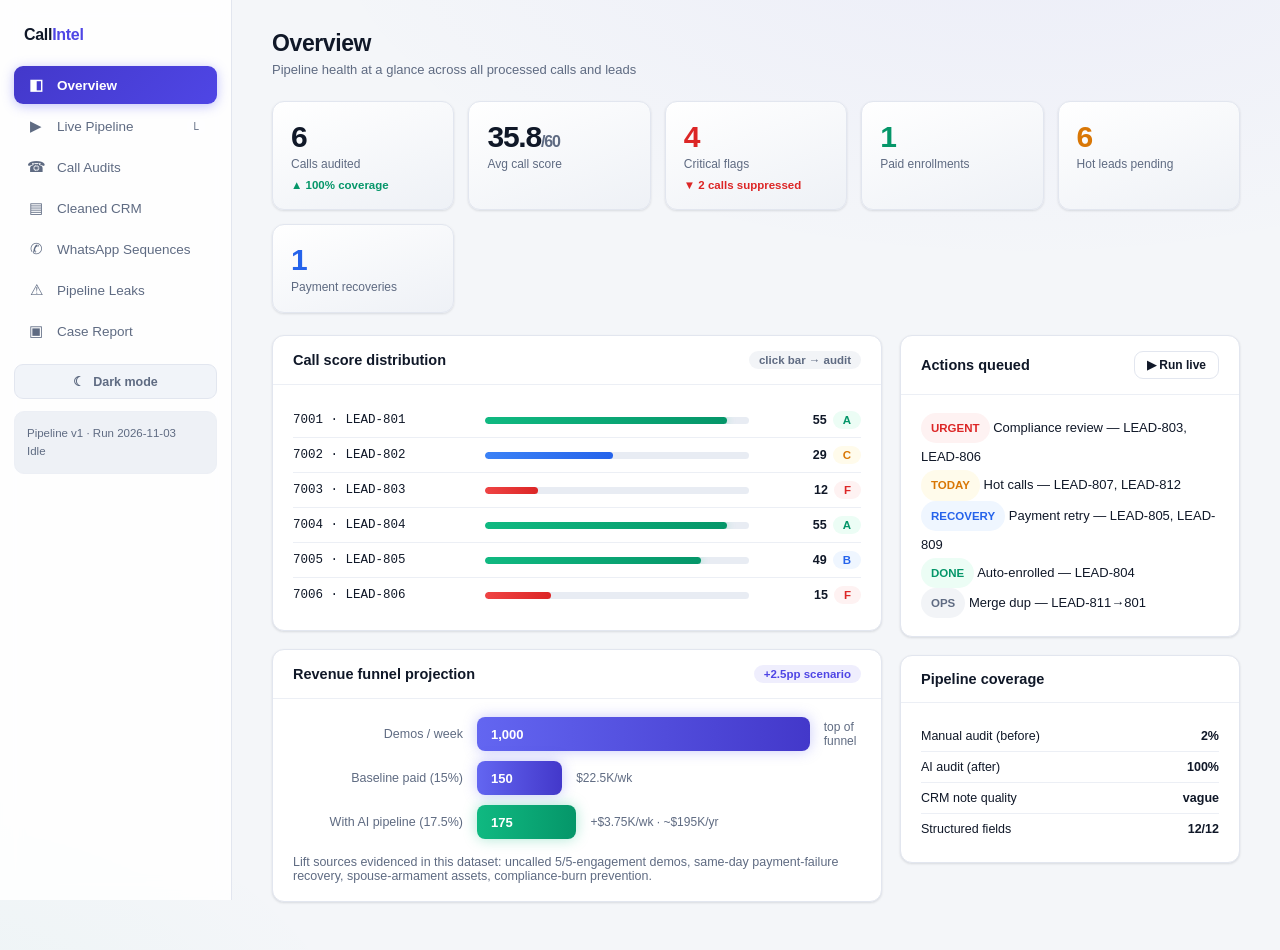
==== commit dca95841: "Add light/dark theme toggle with localStorage persistence; fix sidebar class" ====
--- a/dashboard/index.html
+++ b/dashboard/index.html
@@ -4,13 +4,17 @@
 <meta charset="UTF-8">
 <meta name="viewport" content="width=device-width, initial-scale=1.0">
 <title>Post-Demo Call Intelligence</title>
+<script>
+  document.documentElement.dataset.theme = localStorage.getItem('ci-theme') || (window.matchMedia('(prefers-color-scheme: light)').matches ? 'light' : 'dark');
+</script>
 <link rel="stylesheet" href="styles.css">
 </head>
 <body>
 <div class="layout">
-  <aside>
+  <aside class="side">
     <div class="logo">Call<span>Intel</span></div>
     <nav id="nav"></nav>
+    <button class="theme-toggle" id="theme-toggle" onclick="toggleTheme()"><span id="theme-icon">☀</span><span class="txt" id="theme-label">Light mode</span></button>
     <div class="side-foot">Pipeline v1 · Run 2026-11-03<br><span id="run-status">Idle</span></div>
   </aside>
   <main>
--- a/dashboard/styles.css
+++ b/dashboard/styles.css
@@ -1,36 +1,130 @@
 :root {
-  --bg: #f4f5f7; --surface: #ffffff; --border: #e5e7eb;
-  --text: #111827; --muted: #6b7280; --faint: #9ca3af;
-  --primary: #4f46e5; --primary-dark: #4338ca; --primary-soft: #eef2ff;
-  --green: #059669; --green-bg: #ecfdf5; --green-soft: #d1fae5;
-  --red: #dc2626; --red-bg: #fef2f2; --red-soft: #fee2e2;
-  --amber: #d97706; --amber-bg: #fffbeb; --amber-soft: #fef3c7;
-  --blue: #2563eb; --blue-bg: #eff6ff; --blue-soft: #dbeafe;
+  --bg: #0a0f1e;
+  --bg-soft: #0d1428;
+  --surface: #131b30;
+  --surface-2: #182238;
+  --border: #24304d;
+  --border-soft: #1c2740;
+  --border-hover: #35476f;
+  --border-strong: #3b4d78;
+  --track: #1e2a47;
+  --text: #e6eaf4;
+  --muted: #8b96b3;
+  --faint: #5b6b8c;
+  --primary: #818cf8;
+  --primary-dark: #6366f1;
+  --primary-soft: rgba(129, 140, 248, .14);
+  --green: #34d399;
+  --green-bg: rgba(16, 185, 129, .13);
+  --green-soft: rgba(16, 185, 129, .22);
+  --red: #f87171;
+  --red-bg: rgba(239, 68, 68, .13);
+  --red-soft: rgba(239, 68, 68, .22);
+  --amber: #fbbf24;
+  --amber-bg: rgba(245, 158, 11, .13);
+  --amber-soft: rgba(245, 158, 11, .2);
+  --blue: #60a5fa;
+  --blue-bg: rgba(59, 130, 246, .13);
+  --blue-soft: rgba(59, 130, 246, .2);
+  --glow-a: rgba(99, 102, 241, .12);
+  --glow-b: rgba(16, 185, 129, .07);
+  --quote-text: #c3cbdf;
+  --wa-bg: linear-gradient(160deg, #123524, #0f2e1d);
+  --wa-border: rgba(52, 211, 153, .2);
+  --scroll-thumb: #2b3a5e;
+  --scroll-thumb-hover: #3b4d78;
+  --side-bg: rgba(19, 27, 48, .85);
   --radius: 12px;
+  --shadow: 0 1px 2px rgba(0,0,0,.3), 0 4px 14px rgba(0,0,0,.25);
+  --shadow-lg: 0 12px 40px rgba(0,0,0,.5);
+}
+
+:root[data-theme="light"] {
+  --bg: #f4f6f9;
+  --bg-soft: #eef1f6;
+  --surface: #ffffff;
+  --surface-2: #f1f4f9;
+  --border: #e2e6ef;
+  --border-soft: #eceff5;
+  --border-hover: #c3ccdd;
+  --border-strong: #cbd5e1;
+  --track: #e8ecf3;
+  --text: #101828;
+  --muted: #5f6b82;
+  --faint: #98a2b8;
+  --primary: #4f46e5;
+  --primary-dark: #4338ca;
+  --primary-soft: rgba(79, 70, 229, .09);
+  --green: #059669;
+  --green-bg: #ecfdf5;
+  --green-soft: #d1fae5;
+  --red: #dc2626;
+  --red-bg: #fef2f2;
+  --red-soft: #fee2e2;
+  --amber: #d97706;
+  --amber-bg: #fffbeb;
+  --amber-soft: #fef3c7;
+  --blue: #2563eb;
+  --blue-bg: #eff6ff;
+  --blue-soft: #dbeafe;
+  --glow-a: rgba(79, 70, 229, .05);
+  --glow-b: rgba(16, 185, 129, .04);
+  --quote-text: #374151;
+  --wa-bg: #e7f6ec;
+  --wa-border: transparent;
+  --scroll-thumb: #cbd5e1;
+  --scroll-thumb-hover: #94a3b8;
+  --side-bg: rgba(255, 255, 255, .85);
   --shadow: 0 1px 2px rgba(16,24,40,.05), 0 1px 3px rgba(16,24,40,.07);
   --shadow-lg: 0 8px 30px rgba(16,24,40,.14);
 }
 * { box-sizing: border-box; margin: 0; padding: 0; }
 html { font-size: 14px; }
-body { font-family: 'Inter', -apple-system, 'Segoe UI', Roboto, 'Helvetica Neue', sans-serif; background: var(--bg); color: var(--text); }
+body {
+  font-family: 'Inter', -apple-system, 'Segoe UI', Roboto, 'Helvetica Neue', sans-serif;
+  background:
+    radial-gradient(1200px 600px at 80% -10%, var(--glow-a), transparent 60%),
+    radial-gradient(900px 500px at -10% 110%, var(--glow-b), transparent 55%),
+    var(--bg);
+  color: var(--text);
+  min-height: 100vh;
+}
 button { font-family: inherit; }
-code { font-family: 'SF Mono', Menlo, monospace; font-size: .92em; background: #f3f4f6; padding: 1px 5px; border-radius: 4px; }
+code { font-family: 'SF Mono', Menlo, monospace; font-size: .92em; background: var(--surface-2); padding: 1px 5px; border-radius: 4px; color: var(--blue); }
+::selection { background: rgba(129,140,248,.35); }
+
+/* scrollbars */
+::-webkit-scrollbar { width: 9px; height: 9px; }
+::-webkit-scrollbar-track { background: transparent; }
+::-webkit-scrollbar-thumb { background: var(--scroll-thumb); border-radius: 6px; }
+::-webkit-scrollbar-thumb:hover { background: var(--scroll-thumb-hover); }
 
 .layout { display: flex; min-height: 100vh; }
 
 /* Sidebar */
-aside.side { width: 232px; background: var(--surface); border-right: 1px solid var(--border); padding: 20px 14px; position: sticky; top: 0; height: 100vh; flex-shrink: 0; display: flex; flex-direction: column; }
-.logo { font-size: 16px; font-weight: 800; letter-spacing: -.3px; padding: 6px 10px 22px; }
+aside.side {
+  width: 232px; flex-shrink: 0; position: sticky; top: 0; height: 100vh;
+  background: var(--side-bg); backdrop-filter: blur(10px);
+  border-right: 1px solid var(--border); padding: 20px 14px;
+  display: flex; flex-direction: column;
+}
+.logo { font-size: 16px; font-weight: 800; letter-spacing: -.3px; padding: 6px 10px 22px; color: var(--text); }
 .logo span { color: var(--primary); }
 nav { display: flex; flex-direction: column; gap: 3px; }
-nav button { display: flex; align-items: center; gap: 11px; width: 100%; padding: 10px 12px; border: none; background: none; border-radius: 9px; cursor: pointer; font-size: 13.5px; color: var(--muted); text-align: left; transition: all .15s; }
-nav button:hover { background: #f3f4f6; color: var(--text); }
-nav button.active { background: var(--primary); color: #fff; font-weight: 600; box-shadow: 0 2px 8px rgba(79,70,229,.3); }
+nav button {
+  display: flex; align-items: center; gap: 11px; width: 100%; padding: 10px 12px;
+  border: none; background: none; border-radius: 9px; cursor: pointer;
+  font-size: 13.5px; color: var(--muted); text-align: left; transition: all .15s;
+}
+nav button:hover { background: var(--surface-2); color: var(--text); }
+nav button.active { background: linear-gradient(135deg, var(--primary-dark), #4f46e5); color: #fff; font-weight: 600; box-shadow: 0 2px 12px rgba(99,102,241,.4); }
 nav .ico { width: 20px; text-align: center; font-size: 15px; }
-nav .kbd { margin-left: auto; font-size: 10px; background: rgba(255,255,255,.2); padding: 1px 6px; border-radius: 4px; }
-.side-foot { margin-top: auto; font-size: 11.5px; color: var(--muted); padding: 12px; background: #f9fafb; border: 1px solid var(--border); border-radius: 10px; line-height: 1.6; }
+nav .kbd { margin-left: auto; font-size: 10px; background: rgba(255,255,255,.15); padding: 1px 6px; border-radius: 4px; }
+.theme-toggle { display: flex; align-items: center; justify-content: center; gap: 8px; width: 100%; margin-top: 14px; padding: 9px; border: 1px solid var(--border); background: var(--surface-2); border-radius: 9px; cursor: pointer; font-size: 12.5px; font-weight: 600; color: var(--muted); transition: all .15s; }
+.theme-toggle:hover { color: var(--text); border-color: var(--border-strong); }
+.side-foot { margin-top: 12px; font-size: 11.5px; color: var(--muted); padding: 12px; background: var(--bg-soft); border: 1px solid var(--border-soft); border-radius: 10px; line-height: 1.6; }
 .side-foot .pulse { display: inline-block; width: 8px; height: 8px; border-radius: 50%; background: var(--faint); margin-right: 6px; }
-.side-foot .pulse.live { background: var(--green); animation: pulse 1.2s infinite; }
+.side-foot .pulse.live { background: var(--green); animation: pulse 1.2s infinite; box-shadow: 0 0 8px var(--green); }
 @keyframes pulse { 0%,100% { opacity: 1; } 50% { opacity: .3; } }
 
 main { flex: 1; padding: 30px 40px; max-width: 1180px; min-width: 0; }
@@ -40,21 +134,29 @@
 #page-actions { display: flex; gap: 8px; align-items: center; }
 
 /* Buttons */
-.btn { display: inline-flex; align-items: center; gap: 7px; padding: 9px 16px; border-radius: 9px; border: 1px solid var(--border); background: var(--surface); font-size: 13px; font-weight: 600; cursor: pointer; transition: all .15s; color: var(--text); }
-.btn:hover { border-color: #cbd5e1; box-shadow: var(--shadow); }
-.btn.primary { background: var(--primary); border-color: var(--primary); color: #fff; }
-.btn.primary:hover { background: var(--primary-dark); }
+.btn {
+  display: inline-flex; align-items: center; gap: 7px; padding: 9px 16px;
+  border-radius: 9px; border: 1px solid var(--border); background: var(--surface);
+  font-size: 13px; font-weight: 600; cursor: pointer; transition: all .15s; color: var(--text);
+}
+.btn:hover { border-color: var(--border-strong); background: var(--surface-2); box-shadow: var(--shadow); }
+.btn.primary { background: linear-gradient(135deg, var(--primary-dark), #4f46e5); border-color: transparent; color: #fff; }
+.btn.primary:hover { filter: brightness(1.12); box-shadow: 0 4px 16px rgba(99,102,241,.4); }
 .btn.primary:disabled { opacity: .5; cursor: not-allowed; }
 .btn.ghost { border-color: transparent; background: transparent; color: var(--muted); }
-.btn.ghost:hover { background: #f3f4f6; color: var(--text); }
+.btn.ghost:hover { background: var(--surface-2); color: var(--text); }
 .btn.sm { padding: 6px 12px; font-size: 12px; }
-.icon-btn { border: none; background: #f3f4f6; width: 32px; height: 32px; border-radius: 8px; cursor: pointer; font-size: 14px; color: var(--muted); }
-.icon-btn:hover { background: #e5e7eb; color: var(--text); }
+.icon-btn { border: 1px solid var(--border); background: var(--surface-2); width: 32px; height: 32px; border-radius: 8px; cursor: pointer; font-size: 14px; color: var(--muted); }
+.icon-btn:hover { color: var(--text); border-color: var(--border-strong); }
 
 /* KPI cards */
 .kpis { display: grid; grid-template-columns: repeat(auto-fit, minmax(160px, 1fr)); gap: 14px; margin-bottom: 22px; }
-.kpi { background: var(--surface); border: 1px solid var(--border); border-radius: var(--radius); padding: 18px; box-shadow: var(--shadow); cursor: default; transition: transform .15s, box-shadow .15s; }
-.kpi:hover { transform: translateY(-2px); box-shadow: var(--shadow-lg); }
+.kpi {
+  background: linear-gradient(160deg, var(--surface), var(--bg-soft));
+  border: 1px solid var(--border); border-radius: var(--radius); padding: 18px;
+  box-shadow: var(--shadow); cursor: default; transition: transform .15s, box-shadow .15s, border-color .15s;
+}
+.kpi:hover { transform: translateY(-2px); box-shadow: var(--shadow-lg); border-color: var(--border-hover); }
 .kpi .num { font-size: 30px; font-weight: 800; letter-spacing: -1.2px; line-height: 1.1; }
 .kpi .lbl { font-size: 12px; color: var(--muted); margin-top: 4px; }
 .kpi .delta { font-size: 11.5px; font-weight: 600; margin-top: 8px; display: flex; align-items: center; gap: 4px; }
@@ -62,11 +164,10 @@
 
 /* Panels */
 .panel { background: var(--surface); border: 1px solid var(--border); border-radius: var(--radius); box-shadow: var(--shadow); margin-bottom: 18px; overflow: hidden; }
-.panel-head { padding: 15px 20px; border-bottom: 1px solid var(--border); display: flex; justify-content: space-between; align-items: center; gap: 12px; flex-wrap: wrap; }
+.panel-head { padding: 15px 20px; border-bottom: 1px solid var(--border-soft); display: flex; justify-content: space-between; align-items: center; gap: 12px; flex-wrap: wrap; }
 .panel-head h3 { font-size: 14.5px; font-weight: 650; }
 .panel-head .hint { font-size: 12px; color: var(--muted); }
 .panel-body { padding: 18px 20px; }
-.panel-body.flush { padding: 0; }
 
 /* Badges */
 .badge { display: inline-flex; align-items: center; gap: 4px; padding: 3px 10px; border-radius: 999px; font-size: 11.5px; font-weight: 600; white-space: nowrap; }
@@ -74,30 +175,30 @@
 .b-red { background: var(--red-bg); color: var(--red); }
 .b-amber { background: var(--amber-bg); color: var(--amber); }
 .b-blue { background: var(--blue-bg); color: var(--blue); }
-.b-gray { background: #f3f4f6; color: var(--muted); }
-.b-indigo { background: var(--primary-soft); color: var(--primary-dark); }
+.b-gray { background: rgba(148,163,184,.12); color: var(--muted); }
+.b-indigo { background: var(--primary-soft); color: var(--primary); }
 .grade { font-weight: 800; }
 .g-A { color: var(--green); } .g-B { color: var(--blue); } .g-C { color: var(--amber); } .g-F { color: var(--red); }
 
 /* Score bars */
-.score-row { display: flex; align-items: center; gap: 12px; padding: 8px 0; border-bottom: 1px solid #f3f4f6; }
+.score-row { display: flex; align-items: center; gap: 12px; padding: 8px 0; border-bottom: 1px solid var(--border-soft); }
 .score-row:last-child { border: none; }
 .score-row .name { width: 180px; font-size: 12.5px; font-weight: 500; flex-shrink: 0; }
-.score-row .track, .dim-item .dt { flex: 1; height: 7px; background: #eef0f3; border-radius: 4px; overflow: hidden; }
+.score-row .track, .dim-item .dt { flex: 1; height: 7px; background: var(--track); border-radius: 4px; overflow: hidden; }
 .score-row .fill, .dim-item .df { height: 100%; border-radius: 4px; transition: width .6s ease; }
-.f-hi { background: linear-gradient(90deg, #34d399, var(--green)); }
-.f-mid { background: linear-gradient(90deg, #60a5fa, var(--blue)); }
-.f-lo { background: linear-gradient(90deg, #f87171, var(--red)); }
+.f-hi { background: linear-gradient(90deg, #10b981, var(--green)); box-shadow: 0 0 8px rgba(52,211,153,.4); }
+.f-mid { background: linear-gradient(90deg, #3b82f6, var(--blue)); }
+.f-lo { background: linear-gradient(90deg, #ef4444, var(--red)); }
 .score-row .val { width: 100px; text-align: right; font-size: 12.5px; font-weight: 600; display: flex; align-items: center; justify-content: flex-end; gap: 6px; }
 
 /* Expandable cards */
-.audit { border: 1px solid var(--border); border-radius: var(--radius); margin-bottom: 12px; overflow: hidden; background: var(--surface); transition: box-shadow .15s; }
-.audit:hover { box-shadow: var(--shadow); }
+.audit { border: 1px solid var(--border); border-radius: var(--radius); margin-bottom: 12px; overflow: hidden; background: var(--surface); transition: box-shadow .15s, border-color .15s; }
+.audit:hover { box-shadow: var(--shadow); border-color: var(--border-hover); }
 .audit-head { padding: 14px 18px; display: flex; align-items: center; gap: 14px; cursor: pointer; user-select: none; transition: background .12s; }
-.audit-head:hover { background: #fafbfc; }
+.audit-head:hover { background: var(--surface-2); }
 .chev { display: inline-block; transition: transform .2s; color: var(--faint); font-size: 11px; }
 .audit.open .chev, .seq.open .chev { transform: rotate(90deg); }
-.audit-body, .seq-body { display: none; padding: 4px 18px 18px; border-top: 1px solid var(--border); }
+.audit-body, .seq-body { display: none; padding: 4px 18px 18px; border-top: 1px solid var(--border-soft); }
 .audit.open .audit-body, .seq.open .seq-body { display: block; }
 .audit-title { font-weight: 600; font-size: 14px; }
 .audit-sub { font-size: 12px; color: var(--muted); margin-top: 2px; }
@@ -106,10 +207,10 @@
 .dim-item { display: flex; align-items: center; gap: 10px; font-size: 12.5px; }
 .dim-item .dn { width: 200px; color: var(--muted); flex-shrink: 0; }
 .dim-item .dv { width: 30px; text-align: right; font-weight: 700; font-size: 12px; }
-.coach { background: #f8fafc; border: 1px solid #eef0f3; border-radius: 9px; padding: 11px 14px; margin: 8px 0; font-size: 12.5px; }
-.coach b { color: var(--primary-dark); }
-.coach .rephrase { color: var(--muted); font-style: italic; margin-top: 4px; padding-left: 10px; border-left: 2px solid var(--primary-soft); }
-.flag-item { font-size: 12.5px; padding: 7px 0; border-bottom: 1px solid #f3f4f6; display: flex; gap: 8px; align-items: baseline; }
+.coach { background: var(--bg-soft); border: 1px solid var(--border-soft); border-radius: 9px; padding: 11px 14px; margin: 8px 0; font-size: 12.5px; }
+.coach b { color: var(--primary); }
+.coach .rephrase { color: var(--muted); font-style: italic; margin-top: 4px; padding-left: 10px; border-left: 2px solid rgba(129,140,248,.4); }
+.flag-item { font-size: 12.5px; padding: 7px 0; border-bottom: 1px solid var(--border-soft); display: flex; gap: 8px; align-items: baseline; }
 .flag-item:last-child { border: none; }
 .flag-item .ev { color: var(--muted); }
 .link-btn { border: none; background: none; color: var(--primary); font-size: 12px; font-weight: 600; cursor: pointer; padding: 0; text-decoration: underline; }
@@ -117,10 +218,10 @@
 /* Tables */
 .tbl-wrap { overflow-x: auto; }
 table { width: 100%; border-collapse: collapse; font-size: 13px; }
-th { text-align: left; font-size: 11px; text-transform: uppercase; letter-spacing: .5px; color: var(--muted); padding: 11px 14px; background: #fafbfc; border-bottom: 1px solid var(--border); position: sticky; top: 0; }
-td { padding: 12px 14px; border-bottom: 1px solid #f3f4f6; vertical-align: top; }
+th { text-align: left; font-size: 11px; text-transform: uppercase; letter-spacing: .5px; color: var(--muted); padding: 11px 14px; background: var(--bg-soft); border-bottom: 1px solid var(--border); position: sticky; top: 0; }
+td { padding: 12px 14px; border-bottom: 1px solid var(--border-soft); vertical-align: top; }
 tbody tr { cursor: pointer; transition: background .1s; }
-tbody tr:hover td { background: var(--primary-soft); }
+tbody tr:hover td { background: rgba(129,140,248,.07); }
 tr:last-child td { border-bottom: none; }
 .mono { font-family: 'SF Mono', Menlo, monospace; font-size: 12px; }
 .intent-hot { color: var(--red); font-weight: 700; } .intent-warm { color: var(--amber); font-weight: 600; }
@@ -130,51 +231,60 @@
 .filters { display: flex; gap: 8px; flex-wrap: wrap; align-items: center; }
 .chip { padding: 6px 13px; border-radius: 999px; border: 1px solid var(--border); background: var(--surface); font-size: 12.5px; font-weight: 600; cursor: pointer; color: var(--muted); transition: all .15s; }
 .chip:hover { border-color: var(--primary); color: var(--primary); }
-.chip.on { background: var(--primary); border-color: var(--primary); color: #fff; }
-.search { padding: 8px 13px; border: 1px solid var(--border); border-radius: 9px; font-size: 13px; width: 220px; outline: none; }
+.chip.on { background: var(--primary-dark); border-color: var(--primary-dark); color: #fff; }
+.search { padding: 8px 13px; border: 1px solid var(--border); border-radius: 9px; font-size: 13px; width: 220px; outline: none; background: var(--bg-soft); color: var(--text); }
 .search:focus { border-color: var(--primary); box-shadow: 0 0 0 3px var(--primary-soft); }
+.search::placeholder { color: var(--faint); }
 
 /* WhatsApp */
-.wa-msg { max-width: 580px; background: #e7f6ec; border-radius: 12px; padding: 13px 17px; margin: 12px 0; font-size: 13px; line-height: 1.6; white-space: pre-wrap; position: relative; box-shadow: 0 1px 2px rgba(0,0,0,.06); }
+.wa-msg { max-width: 580px; background: var(--wa-bg); border: 1px solid var(--wa-border); border-radius: 12px; padding: 13px 17px; margin: 12px 0; font-size: 13px; line-height: 1.6; white-space: pre-wrap; position: relative; box-shadow: 0 2px 10px rgba(0,0,0,.3); }
 .wa-msg::before { content: 'WhatsApp'; position: absolute; top: -9px; left: 14px; background: var(--surface); font-size: 10px; font-weight: 700; color: var(--green); padding: 0 7px; letter-spacing: .3px; }
 .wa-actions { display: flex; gap: 8px; margin: -4px 0 14px; }
 .touch-label { font-size: 11px; font-weight: 700; color: var(--muted); text-transform: uppercase; letter-spacing: .6px; margin: 18px 0 2px; display: flex; align-items: center; gap: 8px; }
 .touch-label .when { font-weight: 500; text-transform: none; letter-spacing: 0; }
 .seq-head { display: flex; align-items: center; gap: 12px; padding: 15px 18px; cursor: pointer; }
-.seq-head:hover { background: #fafbfc; }
-.seq-body { display: none; padding: 6px 18px 20px; border-top: 1px solid var(--border); }
+.seq-head:hover { background: var(--surface-2); }
+.seq-body { display: none; padding: 6px 18px 20px; border-top: 1px solid var(--border-soft); }
 .seq.open .seq-body { display: block; }
 .seq.open .chev { transform: rotate(90deg); }
 
 /* Live pipeline */
 .live-wrap { display: grid; grid-template-columns: 1fr 340px; gap: 18px; }
 @media (max-width: 1000px) { .live-wrap { grid-template-columns: 1fr; } }
-.pipe-card { border: 1px solid var(--border); border-radius: var(--radius); padding: 14px 16px; margin-bottom: 12px; background: var(--surface); }
-.pipe-card .pc-head { display: flex; justify-content: space-between; align-items: center; margin-bottom: 10px; }
+.pipe-card { border: 1px solid var(--border); border-radius: var(--radius); padding: 14px 16px; margin-bottom: 12px; background: var(--surface); transition: border-color .2s; }
+.pipe-card.processing { border-color: var(--primary); box-shadow: 0 0 0 1px rgba(129,140,248,.3), var(--shadow); }
+.pipe-card.done-card { border-color: rgba(52,211,153,.35); }
+.pipe-card.flag-card { border-color: rgba(248,113,113,.4); }
+.pipe-card .pc-head { display: flex; justify-content: space-between; align-items: center; margin-bottom: 10px; gap: 8px; }
 .pipe-card .pc-name { font-weight: 650; font-size: 13.5px; }
 .pipe-card .pc-meta { font-size: 11.5px; color: var(--muted); }
 .stages { display: flex; gap: 4px; }
-.stage-dot { flex: 1; height: 6px; border-radius: 3px; background: #eef0f3; position: relative; transition: background .3s; }
-.stage-dot.done { background: var(--green); }
-.stage-dot.active { background: var(--primary); animation: blink 1s infinite; }
+.stage-dot { flex: 1; height: 6px; border-radius: 3px; background: var(--track); position: relative; transition: background .3s; }
+.stage-dot.done { background: var(--green); box-shadow: 0 0 6px rgba(52,211,153,.5); }
+.stage-dot.active { background: var(--primary); animation: blink 1s infinite; box-shadow: 0 0 10px rgba(129,140,248,.7); }
 .stage-dot.fail { background: var(--red); }
-@keyframes blink { 50% { opacity: .4; } }
+@keyframes blink { 50% { opacity: .35; } }
 .stage-labels { display: flex; justify-content: space-between; font-size: 10px; color: var(--faint); margin-top: 5px; }
-.event-log { background: #0f172a; color: #cbd5e1; border-radius: var(--radius); padding: 16px; font-family: 'SF Mono', Menlo, monospace; font-size: 11.5px; line-height: 1.9; height: 480px; overflow-y: auto; }
-.event-log .ev-time { color: #64748b; }
+.event-log {
+  background: #05080f; color: #a5b4fc; border: 1px solid var(--border);
+  border-radius: var(--radius); padding: 16px; font-family: 'SF Mono', Menlo, monospace;
+  font-size: 11.5px; line-height: 1.9; height: 480px; overflow-y: auto;
+}
+.event-log .ev-time { color: #475569; }
 .event-log .ev-ok { color: #34d399; }
 .event-log .ev-warn { color: #fbbf24; }
 .event-log .ev-err { color: #f87171; }
 .event-log .ev-info { color: #93c5fd; }
-.event-log .cursor { display: inline-block; width: 8px; height: 14px; background: #34d399; animation: blink .8s infinite; vertical-align: middle; }
+.event-log b { color: #e0e7ff; font-weight: 600; }
+.event-log .cursor { display: inline-block; width: 8px; height: 14px; background: var(--green); animation: blink .8s infinite; vertical-align: middle; box-shadow: 0 0 8px var(--green); }
 .speed-ctl { display: flex; gap: 6px; align-items: center; font-size: 12px; color: var(--muted); }
-.speed-ctl .chip.on { background: var(--primary); color: #fff; border-color: var(--primary); }
+.speed-ctl .chip.on { background: var(--primary-dark); color: #fff; border-color: var(--primary-dark); }
 
 /* Transcript modal */
-.modal { position: fixed; inset: 0; background: rgba(15,23,42,.55); backdrop-filter: blur(3px); z-index: 100; display: flex; align-items: center; justify-content: center; padding: 24px; }
+.modal { position: fixed; inset: 0; background: rgba(4,7,15,.7); backdrop-filter: blur(4px); z-index: 100; display: flex; align-items: center; justify-content: center; padding: 24px; }
 .modal.hidden, .drawer.hidden, .drawer-overlay.hidden { display: none; }
-.modal-card { background: var(--surface); border-radius: 14px; width: 100%; max-width: 760px; max-height: 85vh; display: flex; flex-direction: column; box-shadow: var(--shadow-lg); }
-.modal-head { padding: 18px 22px; border-bottom: 1px solid var(--border); display: flex; justify-content: space-between; align-items: flex-start; }
+.modal-card { background: var(--surface); border: 1px solid var(--border); border-radius: 14px; width: 100%; max-width: 760px; max-height: 85vh; display: flex; flex-direction: column; box-shadow: var(--shadow-lg); }
+.modal-head { padding: 18px 22px; border-bottom: 1px solid var(--border-soft); display: flex; justify-content: space-between; align-items: flex-start; }
 .modal-head h3 { font-size: 16px; }
 .modal-sub { font-size: 12px; color: var(--muted); margin-top: 3px; }
 .modal-body { padding: 18px 22px; overflow-y: auto; font-size: 13px; line-height: 1.75; }
@@ -188,20 +298,20 @@
 .t-legend .sw { display: inline-block; width: 12px; height: 12px; border-radius: 3px; background: var(--amber-soft); border: 1px solid var(--amber); margin-right: 4px; vertical-align: -2px; }
 
 /* Drawer */
-.drawer-overlay { position: fixed; inset: 0; background: rgba(15,23,42,.4); z-index: 90; }
-.drawer { position: fixed; top: 0; right: 0; bottom: 0; width: 420px; max-width: 92vw; background: var(--surface); z-index: 95; box-shadow: var(--shadow-lg); transform: translateX(100%); transition: transform .25s ease; overflow-y: auto; }
+.drawer-overlay { position: fixed; inset: 0; background: rgba(4,7,15,.55); z-index: 90; }
+.drawer { position: fixed; top: 0; right: 0; bottom: 0; width: 420px; max-width: 92vw; background: var(--surface); border-left: 1px solid var(--border); z-index: 95; box-shadow: var(--shadow-lg); transform: translateX(100%); transition: transform .25s ease; overflow-y: auto; }
 .drawer.open { transform: translateX(0); }
-.drawer-head { padding: 20px 22px; border-bottom: 1px solid var(--border); display: flex; justify-content: space-between; align-items: center; position: sticky; top: 0; background: var(--surface); z-index: 1; }
+.drawer-head { padding: 20px 22px; border-bottom: 1px solid var(--border-soft); display: flex; justify-content: space-between; align-items: center; position: sticky; top: 0; background: var(--surface); z-index: 1; }
 .drawer-head h3 { font-size: 16px; }
 .drawer-body { padding: 20px 22px; }
-.kv { display: flex; justify-content: space-between; padding: 9px 0; border-bottom: 1px solid #f3f4f6; font-size: 13px; }
-.kv .k { color: var(--muted); } .kv .v { font-weight: 600; text-align: right; max-width: 60%; }
+.kv { display: flex; justify-content: space-between; padding: 9px 0; border-bottom: 1px solid var(--border-soft); font-size: 13px; gap: 12px; }
+.kv .k { color: var(--muted); flex-shrink: 0; } .kv .v { font-weight: 600; text-align: right; max-width: 60%; }
 .section-title { font-size: 11px; font-weight: 700; color: var(--muted); text-transform: uppercase; letter-spacing: .6px; margin: 20px 0 8px; }
-.quote { background: #f8fafc; border-left: 3px solid var(--primary); padding: 9px 13px; border-radius: 0 8px 8px 0; font-size: 12.5px; color: #374151; margin: 6px 0; font-style: italic; }
+.quote { background: var(--bg-soft); border-left: 3px solid var(--primary); padding: 9px 13px; border-radius: 0 8px 8px 0; font-size: 12.5px; color: var(--quote-text); margin: 6px 0; font-style: italic; }
 
 /* Toasts */
 #toasts { position: fixed; bottom: 24px; right: 24px; z-index: 200; display: flex; flex-direction: column; gap: 8px; }
-.toast { background: #111827; color: #fff; padding: 11px 18px; border-radius: 10px; font-size: 13px; box-shadow: var(--shadow-lg); animation: slidein .25s ease; display: flex; align-items: center; gap: 8px; }
+.toast { background: #1e293b; color: #fff; border: 1px solid rgba(255,255,255,.1); padding: 11px 18px; border-radius: 10px; font-size: 13px; box-shadow: var(--shadow-lg); animation: slidein .25s ease; display: flex; align-items: center; gap: 8px; }
 .toast.ok { border-left: 3px solid var(--green); } .toast.warn { border-left: 3px solid var(--amber); } .toast.err { border-left: 3px solid var(--red); }
 @keyframes slidein { from { transform: translateX(30px); opacity: 0; } }
 
@@ -210,8 +320,8 @@
 .funnel-row { display: flex; align-items: center; gap: 14px; }
 .funnel-row .fl { width: 170px; font-size: 12.5px; color: var(--muted); text-align: right; flex-shrink: 0; }
 .funnel-row .fbar { height: 34px; border-radius: 8px; display: flex; align-items: center; padding: 0 14px; color: #fff; font-weight: 700; font-size: 13px; min-width: 60px; transition: width 1s ease; }
-.fbar.base { background: linear-gradient(90deg, #6366f1, var(--primary)); }
-.fbar.proj { background: linear-gradient(90deg, #10b981, var(--green)); }
+.fbar.base { background: linear-gradient(90deg, #6366f1, var(--primary-dark)); box-shadow: 0 0 14px rgba(99,102,241,.35); }
+.fbar.proj { background: linear-gradient(90deg, #10b981, #059669); box-shadow: 0 0 14px rgba(16,185,129,.35); }
 .funnel-row .fv { font-size: 12px; color: var(--muted); }
 
 .empty { color: var(--muted); text-align: center; padding: 50px 20px; }
@@ -220,7 +330,7 @@
 
 @media (max-width: 800px) {
   aside.side { width: 64px; padding: 16px 8px; }
-  .logo, nav button span.txt, .side-foot, nav .kbd { display: none; }
+  .logo, nav button span.txt, .side-foot, nav .kbd, .theme-toggle .txt { display: none; }
   nav button { justify-content: center; }
   main { padding: 20px 16px; }
   .dim-grid { grid-template-columns: 1fr; }
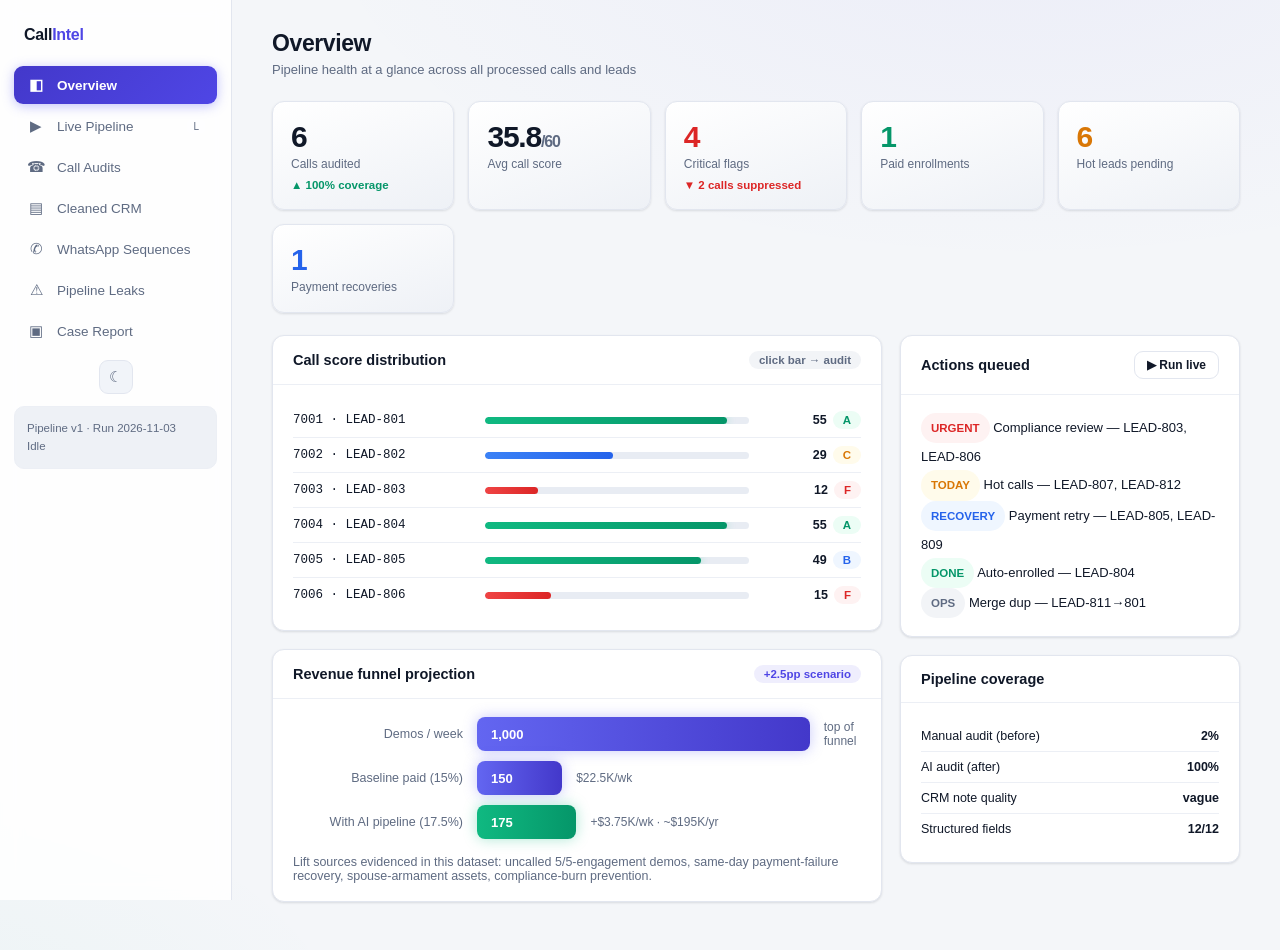
==== commit 10b1bc91: "Simplify theme toggle to icon-only button" ====
--- a/dashboard/index.html
+++ b/dashboard/index.html
@@ -14,7 +14,7 @@
   <aside class="side">
     <div class="logo">Call<span>Intel</span></div>
     <nav id="nav"></nav>
-    <button class="theme-toggle" id="theme-toggle" onclick="toggleTheme()"><span id="theme-icon">☀</span><span class="txt" id="theme-label">Light mode</span></button>
+    <button class="theme-toggle" id="theme-toggle" onclick="toggleTheme()" title="Toggle theme"><span id="theme-icon">☀</span></button>
     <div class="side-foot">Pipeline v1 · Run 2026-11-03<br><span id="run-status">Idle</span></div>
   </aside>
   <main>
--- a/dashboard/styles.css
+++ b/dashboard/styles.css
@@ -120,8 +120,8 @@
 nav button.active { background: linear-gradient(135deg, var(--primary-dark), #4f46e5); color: #fff; font-weight: 600; box-shadow: 0 2px 12px rgba(99,102,241,.4); }
 nav .ico { width: 20px; text-align: center; font-size: 15px; }
 nav .kbd { margin-left: auto; font-size: 10px; background: rgba(255,255,255,.15); padding: 1px 6px; border-radius: 4px; }
-.theme-toggle { display: flex; align-items: center; justify-content: center; gap: 8px; width: 100%; margin-top: 14px; padding: 9px; border: 1px solid var(--border); background: var(--surface-2); border-radius: 9px; cursor: pointer; font-size: 12.5px; font-weight: 600; color: var(--muted); transition: all .15s; }
-.theme-toggle:hover { color: var(--text); border-color: var(--border-strong); }
+.theme-toggle { display: flex; align-items: center; justify-content: center; width: 34px; height: 34px; margin: 10px auto 0; padding: 0; border: 1px solid var(--border); background: var(--surface-2); border-radius: 9px; cursor: pointer; font-size: 15px; color: var(--muted); transition: all .15s; }
+.theme-toggle:hover { color: var(--text); border-color: var(--border-strong); transform: rotate(15deg); }
 .side-foot { margin-top: 12px; font-size: 11.5px; color: var(--muted); padding: 12px; background: var(--bg-soft); border: 1px solid var(--border-soft); border-radius: 10px; line-height: 1.6; }
 .side-foot .pulse { display: inline-block; width: 8px; height: 8px; border-radius: 50%; background: var(--faint); margin-right: 6px; }
 .side-foot .pulse.live { background: var(--green); animation: pulse 1.2s infinite; box-shadow: 0 0 8px var(--green); }
